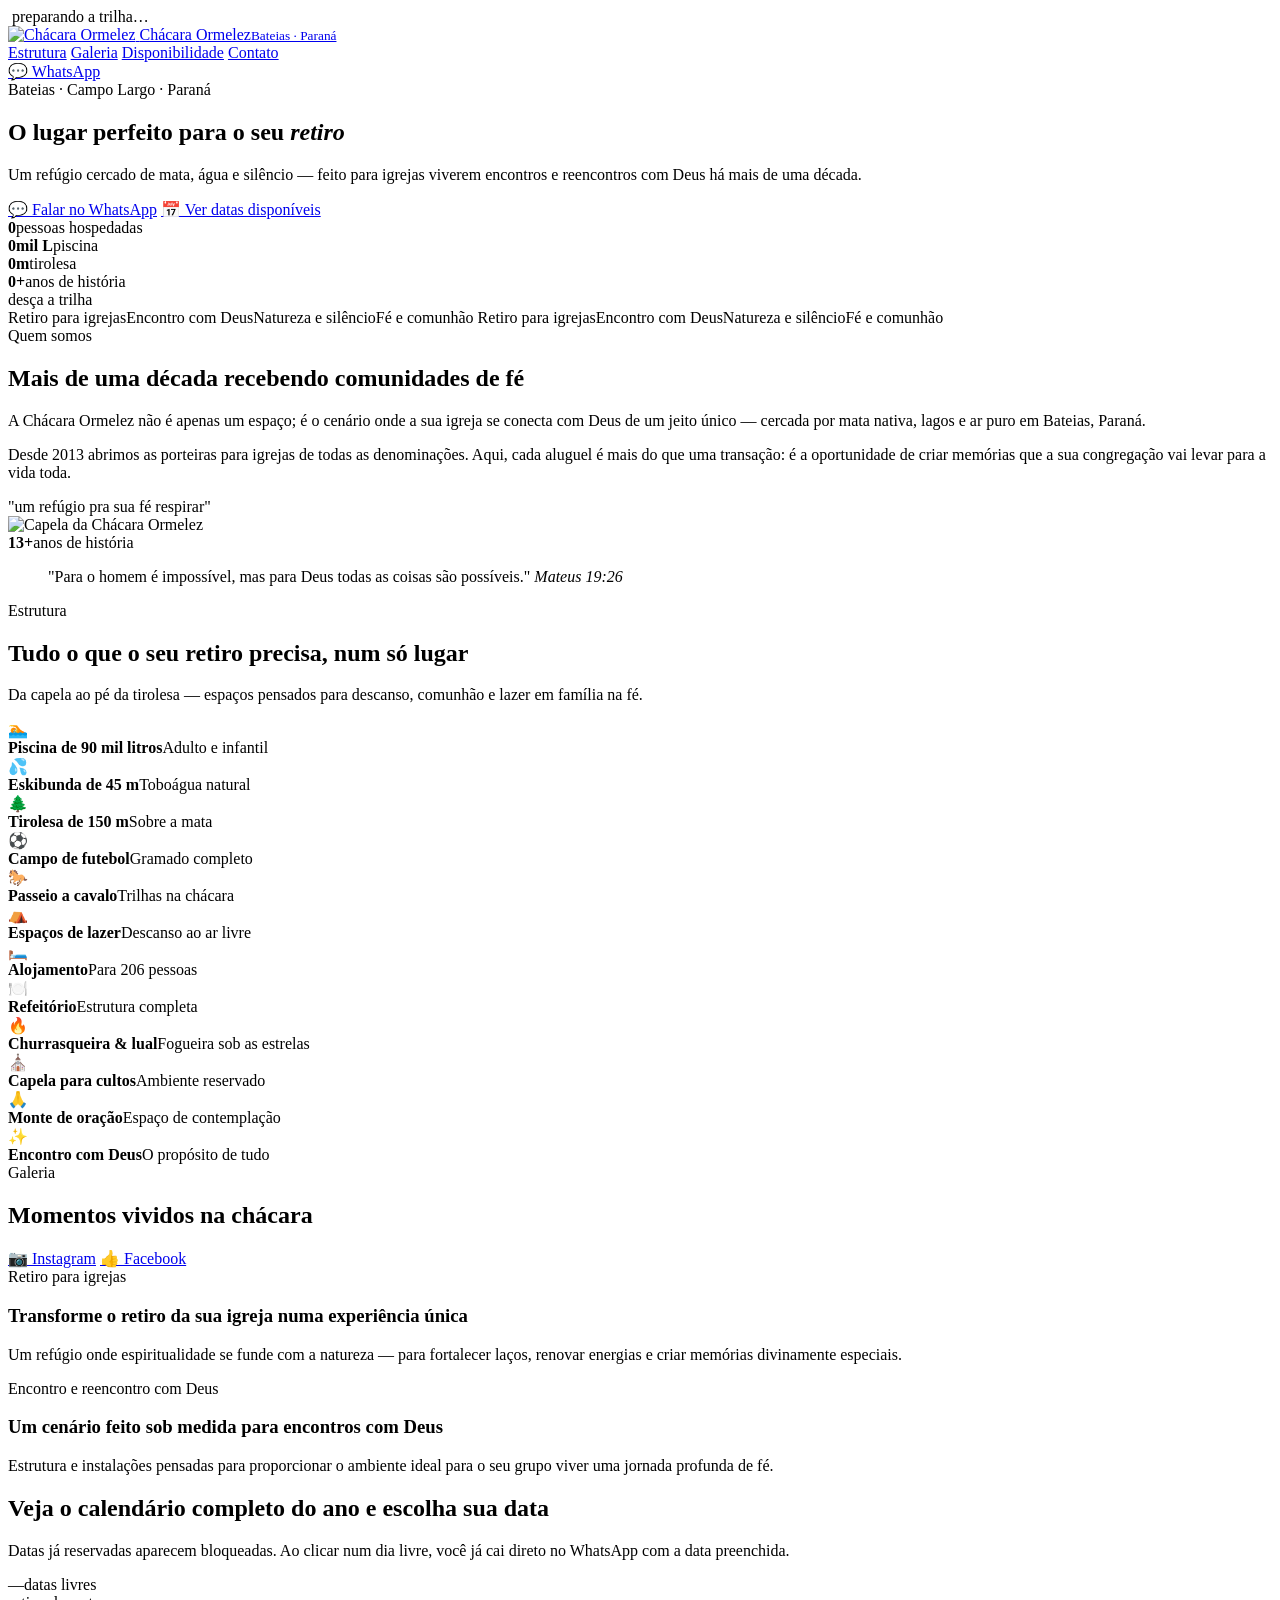
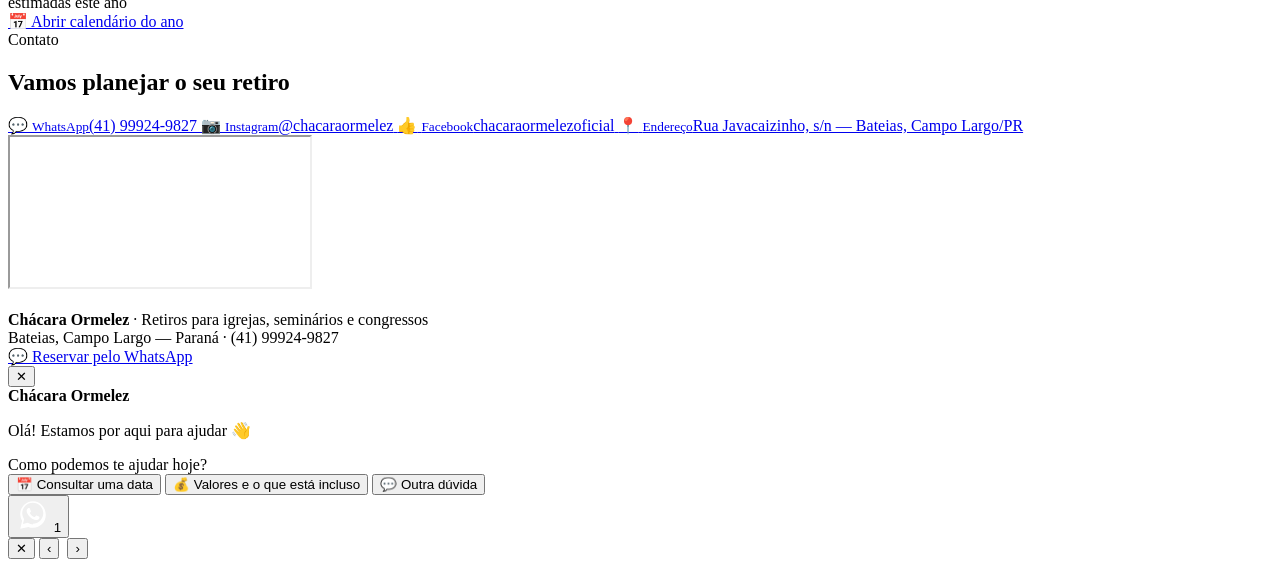
==== index.html @ b439c612 "add index.html" ====
<!DOCTYPE html>
<html lang="pt-BR">
<head>
<meta charset="UTF-8">
<meta name="viewport" content="width=device-width, initial-scale=1, viewport-fit=cover">
<title>Chácara Ormelez — O lugar perfeito para o seu Retiro</title>
<meta name="description" content="Chácara Ormelez, em Bateias, Paraná: piscinas, capela, tirolesa e alojamento para 206 pessoas. Reserve a data do retiro da sua igreja em poucos cliques.">
<meta name="theme-color" content="#0B1B12">
<link rel="icon" href="img/logo.png">

<meta property="og:title" content="Chácara Ormelez — O lugar perfeito para o seu retiro">
<meta property="og:description" content="Retiros para igrejas em Bateias, Paraná. Piscinas, capela, tirolesa, alojamento para 206 pessoas.">
<meta property="og:image" content="img/capela-predio.jpg">
<meta property="og:type" content="website">

<link rel="preconnect" href="https://fonts.googleapis.com">
<link rel="preconnect" href="https://fonts.gstatic.com" crossorigin>
<link href="https://fonts.googleapis.com/css2?family=Fraunces:ital,opsz,wght@0,9..144,400;0,9..144,500;0,9..144,600;0,9..144,700;1,9..144,500&family=Manrope:wght@400;500;600;700;800&family=Caveat:wght@600;700&display=swap" rel="stylesheet">

<link rel="stylesheet" href="style.css">
<script src="https://cdn.jsdelivr.net/npm/@supabase/supabase-js@2"></script>
</head>
<body>

<div id="preloader">
  <img class="ferradura" src="img/logo.png" alt="">
  <span>preparando a trilha…</span>
</div>

<div id="progresso-estrada"></div>

<!-- ============================================================
     NAVEGAÇÃO
============================================================ -->
<header class="topbar" id="topbar">
  <a href="#hero" class="brand">
    <img src="img/logo.png" alt="Chácara Ormelez">
    <span class="brand-txt">Chácara Ormelez<small>Bateias · Paraná</small></span>
  </a>
  <nav class="nav-links">
    <a class="estrada-underline" href="#estrutura">Estrutura</a>
    <a class="estrada-underline" href="#galeria">Galeria</a>
    <a class="estrada-underline" href="calendario.html">Disponibilidade</a>
    <a class="estrada-underline" href="#contato">Contato</a>
  </nav>
  <a class="btn btn-whats" data-magnetico data-whats-generico href="#" target="_blank" rel="noopener">💬 WhatsApp</a>
</header>

<!-- ============================================================
     HERO
============================================================ -->
<section class="hero" id="hero">
  <div class="hero-bg" id="hero-bg"></div>
  <div class="hero-particles" id="hero-particulas"></div>

  <div class="hero-inner">
    <div class="hero-badge"><span class="pulso"></span> Bateias · Campo Largo · Paraná</div>
    <h1>
      <span class="linha"><span style="animation-delay:.05s">O lugar perfeito</span></span>
      <span class="linha"><span style="animation-delay:.16s">para o seu <em>retiro</em></span></span>
    </h1>
    <p class="lead">Um refúgio cercado de mata, água e silêncio — feito para igrejas viverem encontros e reencontros com Deus há mais de uma década.</p>
    <div class="hero-ctas">
      <a class="btn btn-whats" data-magnetico data-whats-generico href="#" target="_blank" rel="noopener">💬 Falar no WhatsApp</a>
      <a class="btn btn-outline" data-magnetico href="calendario.html">📅 Ver datas disponíveis</a>
    </div>
    <div class="hero-meta">
      <div><strong><span data-contador="206">0</span></strong><span>pessoas hospedadas</span></div>
      <div><strong><span data-contador="90">0</span>mil L</strong><span>piscina</span></div>
      <div><strong><span data-contador="150">0</span>m</strong><span>tirolesa</span></div>
      <div><strong><span data-contador="13">0</span>+</strong><span>anos de história</span></div>
    </div>
  </div>

  <div class="scroll-cue"><span>desça a trilha</span><div class="trilho"></div></div>
</section>

<!-- ============================================================
     FAIXA TRACEJADA
============================================================ -->
<div class="marquee">
  <div class="marquee-track">
    <span>Retiro para igrejas</span><span>Encontro com Deus</span><span>Natureza e silêncio</span><span>Fé e comunhão</span>
    <span>Retiro para igrejas</span><span>Encontro com Deus</span><span>Natureza e silêncio</span><span>Fé e comunhão</span>
  </div>
</div>

<!-- ============================================================
     QUEM SOMOS
============================================================ -->
<section class="quem" id="quem-somos">
  <div class="wrap quem-grid">
    <div class="reveal">
      <div class="eyebrow">Quem somos</div>
      <h2>Mais de uma década recebendo comunidades de fé</h2>
      <p>A Chácara Ormelez não é apenas um espaço; é o cenário onde a sua igreja se conecta com Deus de um jeito único — cercada por mata nativa, lagos e ar puro em Bateias, Paraná.</p>
      <p>Desde 2013 abrimos as porteiras para igrejas de todas as denominações. Aqui, cada aluguel é mais do que uma transação: é a oportunidade de criar memórias que a sua congregação vai levar para a vida toda.</p>
      <span class="quem-tag">"um refúgio pra sua fé respirar"</span>
    </div>
    <div class="reveal" style="position:relative;">
      <div class="foto-moldura">
        <img src="img/capela-predio.jpg" alt="Capela da Chácara Ormelez">
      </div>
      <div class="selo-anos"><strong>13+</strong><span>anos de história</span></div>
    </div>
  </div>
</section>

<!-- ============================================================
     FAIXA CITAÇÃO — foto full-bleed com paralaxe
============================================================ -->
<div class="faixa-cita" style="background-image:url('img/refeitorio-externo.jpg')">
  <blockquote class="reveal">
    "Para o homem é impossível, mas para Deus todas as coisas são possíveis."
    <cite>Mateus 19:26</cite>
  </blockquote>
</div>

<!-- ============================================================
     ESTRUTURA
============================================================ -->
<section class="estrutura" id="estrutura">
  <div class="wrap">
    <div class="eyebrow reveal">Estrutura</div>
    <h2 class="reveal">Tudo o que o seu retiro precisa, num só lugar</h2>
    <p class="sub reveal">Da capela ao pé da tirolesa — espaços pensados para descanso, comunhão e lazer em família na fé.</p>

    <div class="amenities reveal-stagger">
      <div class="amenity"><span class="ico">🏊</span><div><strong>Piscina de 90 mil litros</strong><span>Adulto e infantil</span></div></div>
      <div class="amenity"><span class="ico">💦</span><div><strong>Eskibunda de 45 m</strong><span>Toboágua natural</span></div></div>
      <div class="amenity"><span class="ico">🌲</span><div><strong>Tirolesa de 150 m</strong><span>Sobre a mata</span></div></div>
      <div class="amenity"><span class="ico">⚽</span><div><strong>Campo de futebol</strong><span>Gramado completo</span></div></div>
      <div class="amenity"><span class="ico">🐎</span><div><strong>Passeio a cavalo</strong><span>Trilhas na chácara</span></div></div>
      <div class="amenity"><span class="ico">⛺</span><div><strong>Espaços de lazer</strong><span>Descanso ao ar livre</span></div></div>
      <div class="amenity"><span class="ico">🛏️</span><div><strong>Alojamento</strong><span>Para 206 pessoas</span></div></div>
      <div class="amenity"><span class="ico">🍽️</span><div><strong>Refeitório</strong><span>Estrutura completa</span></div></div>
      <div class="amenity"><span class="ico">🔥</span><div><strong>Churrasqueira &amp; lual</strong><span>Fogueira sob as estrelas</span></div></div>
      <div class="amenity"><span class="ico">⛪</span><div><strong>Capela para cultos</strong><span>Ambiente reservado</span></div></div>
      <div class="amenity"><span class="ico">🙏</span><div><strong>Monte de oração</strong><span>Espaço de contemplação</span></div></div>
      <div class="amenity"><span class="ico">✨</span><div><strong>Encontro com Deus</strong><span>O propósito de tudo</span></div></div>
    </div>
  </div>
</section>

<!-- ============================================================
     GALERIA
============================================================ -->
<section class="galeria" id="galeria">
  <div class="wrap">
    <div class="galeria-head">
      <div>
        <div class="eyebrow reveal">Galeria</div>
        <h2 class="reveal">Momentos vividos na chácara</h2>
      </div>
      <div class="social-row reveal">
        <a class="social-chip" href="https://www.instagram.com/chacaraormelez/" target="_blank" rel="noopener">📷 Instagram</a>
        <a class="social-chip" href="https://www.facebook.com/chacaraormelezoficial/" target="_blank" rel="noopener">👍 Facebook</a>
      </div>
    </div>
    <div class="grid-galeria" id="grid-galeria"></div>
  </div>
</section>

<!-- ============================================================
     PROPÓSITO
============================================================ -->
<section class="proposito">
  <div class="wrap prop-grid">
    <div class="prop-card c1 reveal">
      <div class="eyebrow">Retiro para igrejas</div>
      <h3>Transforme o retiro da sua igreja numa experiência única</h3>
      <p>Um refúgio onde espiritualidade se funde com a natureza — para fortalecer laços, renovar energias e criar memórias divinamente especiais.</p>
    </div>
    <div class="prop-card c2 reveal">
      <div class="eyebrow">Encontro e reencontro com Deus</div>
      <h3>Um cenário feito sob medida para encontros com Deus</h3>
      <p>Estrutura e instalações pensadas para proporcionar o ambiente ideal para o seu grupo viver uma jornada profunda de fé.</p>
    </div>
  </div>
</section>

<!-- ============================================================
     CTA CALENDÁRIO
============================================================ -->
<section class="cta-calendario">
  <div class="wrap">
    <div class="cta-box reveal">
      <div>
        <h2>Veja o calendário completo do ano e escolha sua data</h2>
        <p>Datas já reservadas aparecem bloqueadas. Ao clicar num dia livre, você já cai direto no WhatsApp com a data preenchida.</p>
      </div>
      <div>
        <div class="cta-stat"><span id="stat-datas-livres">—</span><span>datas livres<br>estimadas este ano</span></div>
        <a class="btn btn-ambar" data-magnetico href="calendario.html" style="margin-top:16px;">📅 Abrir calendário do ano</a>
      </div>
    </div>
  </div>
</section>

<!-- ============================================================
     CONTATO
============================================================ -->
<section class="contato" id="contato">
  <div class="wrap contato-grid">
    <div class="reveal">
      <div class="eyebrow">Contato</div>
      <h2>Vamos planejar o seu retiro</h2>
      <div class="contact-list">
        <a class="contact-item" data-whats-generico href="#" target="_blank" rel="noopener">
          <span class="ico">💬</span>
          <span><small>WhatsApp</small>(41) 99924-9827</span>
        </a>
        <a class="contact-item" href="https://www.instagram.com/chacaraormelez/" target="_blank" rel="noopener">
          <span class="ico">📷</span>
          <span><small>Instagram</small>@chacaraormelez</span>
        </a>
        <a class="contact-item" href="https://www.facebook.com/chacaraormelezoficial/" target="_blank" rel="noopener">
          <span class="ico">👍</span>
          <span><small>Facebook</small>chacaraormelezoficial</span>
        </a>
        <a class="contact-item" href="https://www.google.com/maps?q=Rua+Javacaizinho+Bateias+Campo+Largo+PR" target="_blank" rel="noopener">
          <span class="ico">📍</span>
          <span><small>Endereço</small>Rua Javacaizinho, s/n — Bateias, Campo Largo/PR</span>
        </a>
      </div>
    </div>
    <div class="map-frame reveal">
      <iframe loading="lazy" referrerpolicy="no-referrer-when-downgrade"
        src="https://www.google.com/maps?q=Rua+Javacaizinho+Bateias+Campo+Largo+PR&output=embed">
      </iframe>
    </div>
  </div>
</section>

<footer>
  <div class="wrap">
    <div class="brand"><img src="img/logo.png" alt="" style="height:30px; filter:brightness(0) invert(1); margin:0 auto 14px;"></div>
    <strong>Chácara Ormelez</strong> · Retiros para igrejas, seminários e congressos<br>
    Bateias, Campo Largo — Paraná · (41) 99924-9827
  </div>
</footer>

<!-- barra fixa no celular -->
<div class="mobile-bar">
  <a class="btn btn-whats" data-whats-generico href="#" target="_blank" rel="noopener">💬 Reservar pelo WhatsApp</a>
</div>

<!-- widget flutuante (desktop) -->
<div class="wa-widget">
  <div class="wa-card" id="wa-card">
    <div class="wa-card-head">
      <button class="wa-card-close" id="wa-card-close" aria-label="Fechar">✕</button>
      <img src="img/logo.png" alt="">
      <div><strong>Chácara Ormelez</strong><p>Olá! Estamos por aqui para ajudar 👋</p></div>
    </div>
    <div class="wa-card-body">
      <div class="wa-msg">Como podemos te ajudar hoje?</div>
      <button class="wa-quick" data-msg="Olá! 🐴 Gostaria de saber se uma data está disponível para o retiro da minha igreja.">📅 Consultar uma data</button>
      <button class="wa-quick" data-msg="Olá! 🐴 Gostaria de saber mais sobre valores e o que está incluso.">💰 Valores e o que está incluso</button>
      <button class="wa-quick" data-msg="Olá! 🐴 Vim pelo site e queria tirar algumas dúvidas sobre a Chácara Ormelez.">💬 Outra dúvida</button>
    </div>
  </div>
  <button class="wa-bolha" id="wa-bolha" aria-label="Abrir WhatsApp">
    <svg viewBox="0 0 32 32" width="34" height="34" fill="#fff"><path d="M16.02 3C9.4 3 4 8.4 4 15.02c0 2.36.66 4.56 1.8 6.44L4 29l7.7-1.76a11.98 11.98 0 0 0 4.32.8c6.62 0 12.02-5.4 12.02-12.02C28.04 8.4 22.64 3 16.02 3zm0 21.86c-1.63 0-3.2-.44-4.58-1.27l-.33-.2-4.57 1.04 1.06-4.46-.22-.34a9.83 9.83 0 0 1-1.5-5.21c0-5.45 4.44-9.89 9.9-9.89 5.45 0 9.89 4.44 9.89 9.9 0 5.45-4.44 9.89-9.9 9.89zm5.44-7.4c-.3-.15-1.76-.87-2.04-.97-.27-.1-.47-.15-.67.15-.2.3-.77.97-.94 1.17-.17.2-.35.22-.65.07-.3-.15-1.24-.46-2.37-1.47-.87-.78-1.47-1.74-1.64-2.04-.17-.3-.02-.46.13-.6.13-.13.3-.35.45-.52.15-.17.2-.3.3-.5.1-.2.05-.37-.03-.52-.07-.15-.67-1.62-.92-2.22-.24-.58-.49-.5-.67-.51h-.57c-.2 0-.52.07-.79.37-.27.3-1.04 1.02-1.04 2.48s1.07 2.87 1.22 3.07c.15.2 2.1 3.2 5.08 4.49.71.31 1.26.49 1.7.63.71.22 1.36.19 1.87.12.57-.09 1.76-.72 2.01-1.41.25-.7.25-1.29.17-1.41-.07-.13-.27-.2-.57-.35z"/></svg>
    <span class="wa-badge">1</span>
  </button>
</div>

<!-- lightbox -->
<div class="lightbox" id="lightbox">
  <button class="lightbox-close" id="lightbox-close" aria-label="Fechar">✕</button>
  <button class="lightbox-nav lightbox-prev" id="lightbox-prev" aria-label="Anterior">‹</button>
  <img id="lightbox-img" src="" alt="">
  <button class="lightbox-nav lightbox-next" id="lightbox-next" aria-label="Próxima">›</button>
</div>

<script src="config.js"></script>
<script src="app.js"></script>
<script src="home.js"></script>
</body>
</html>
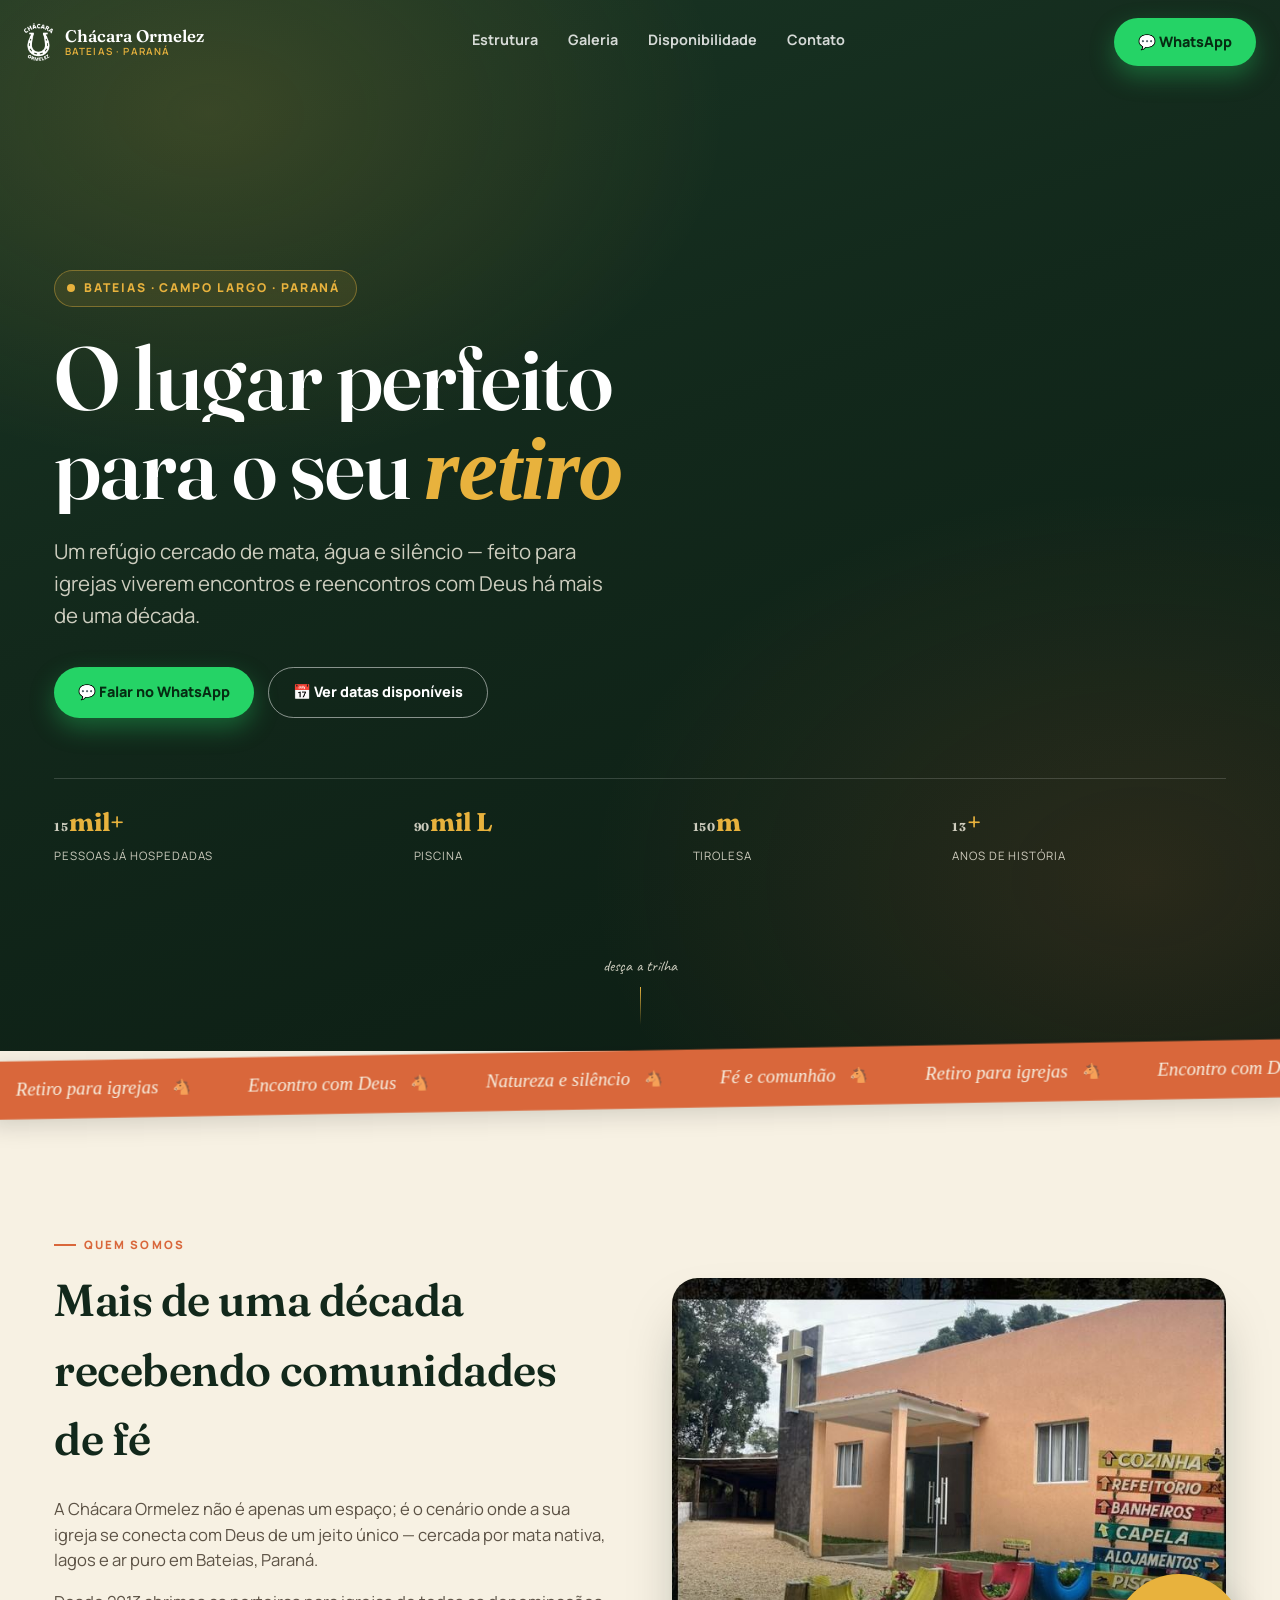
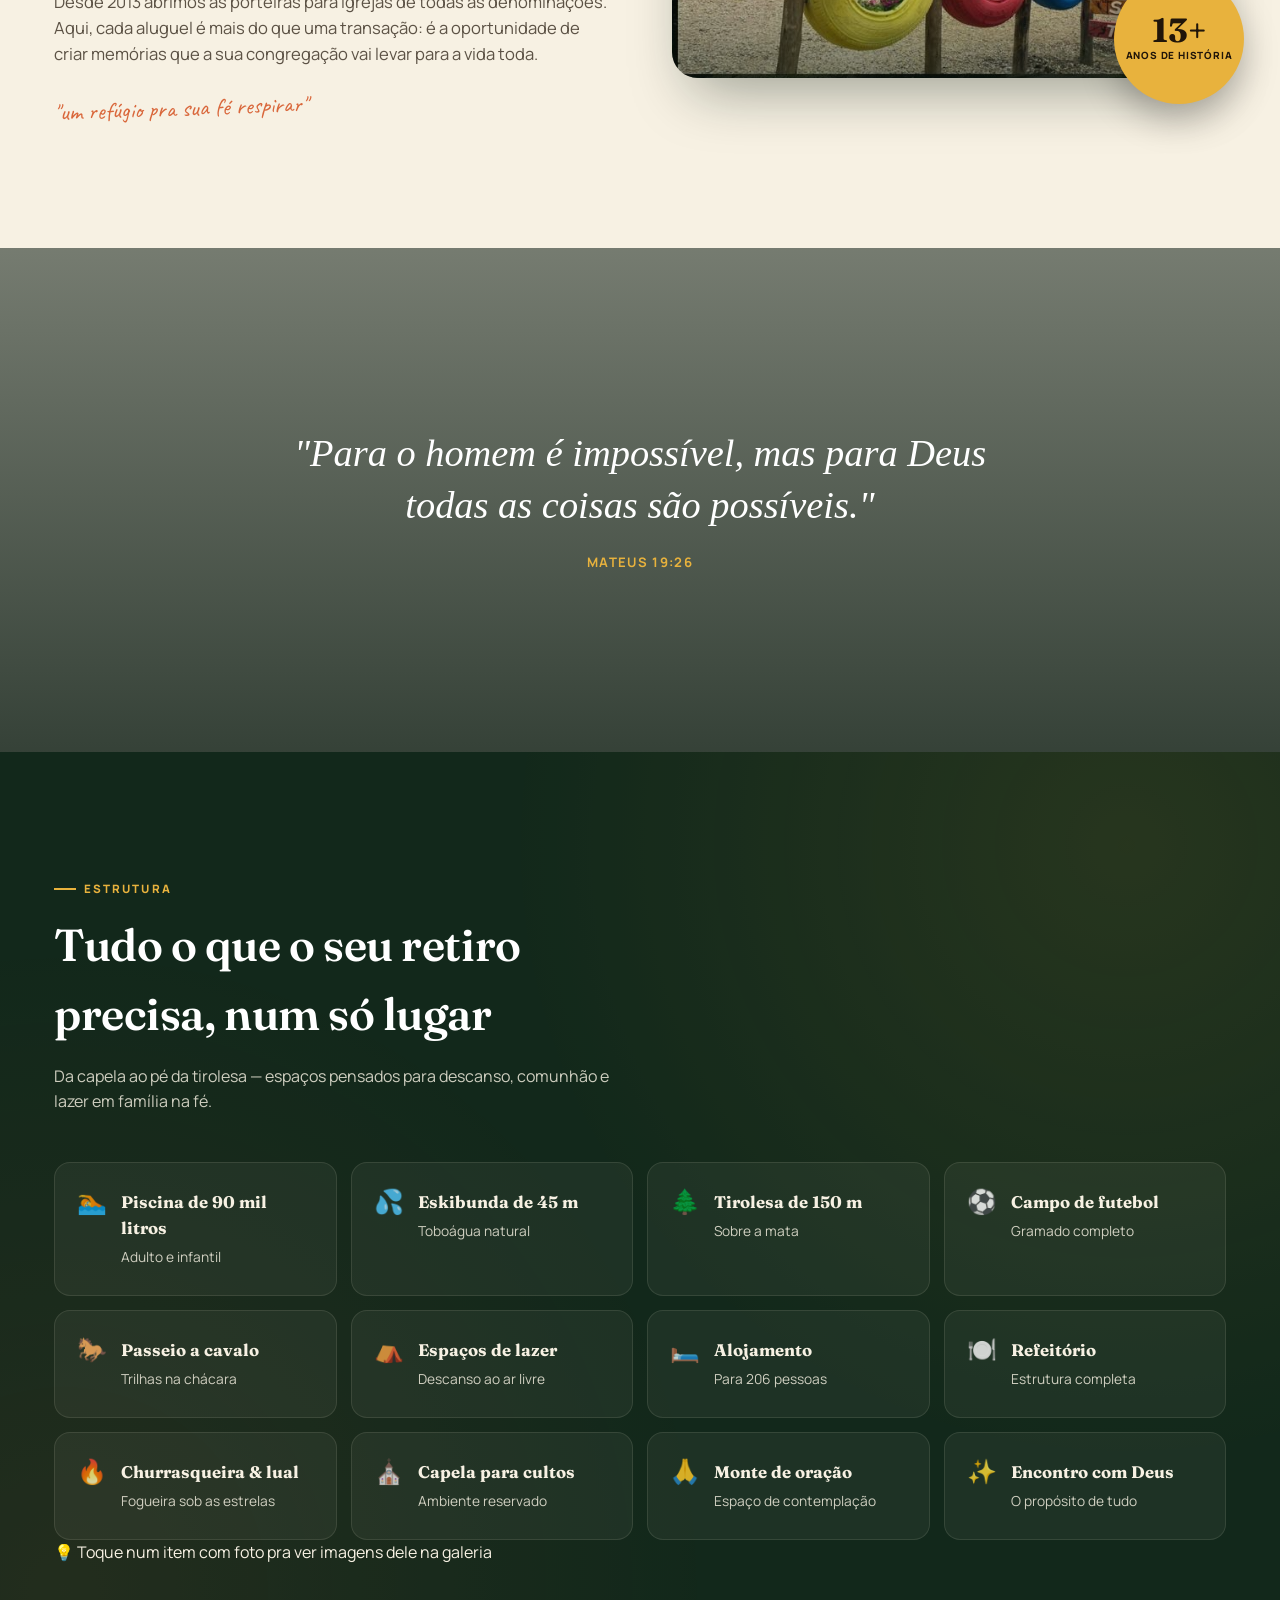
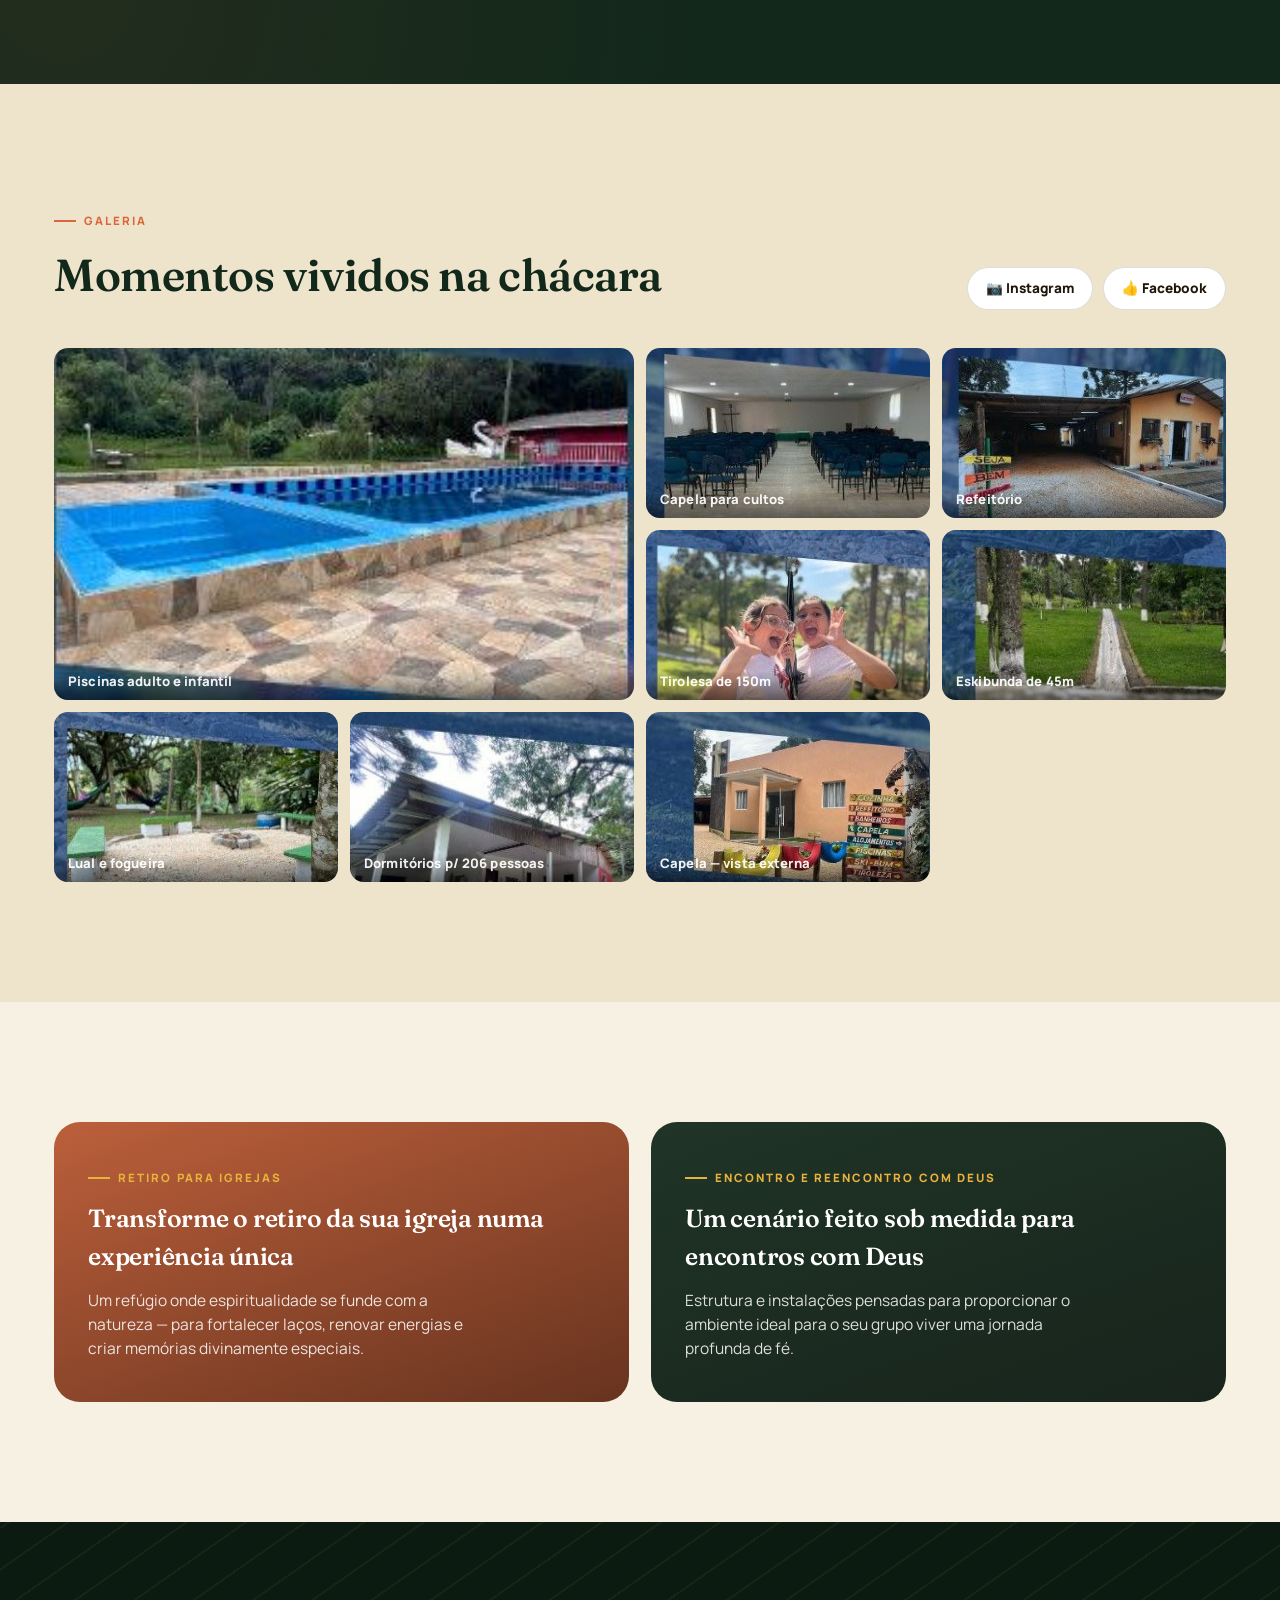
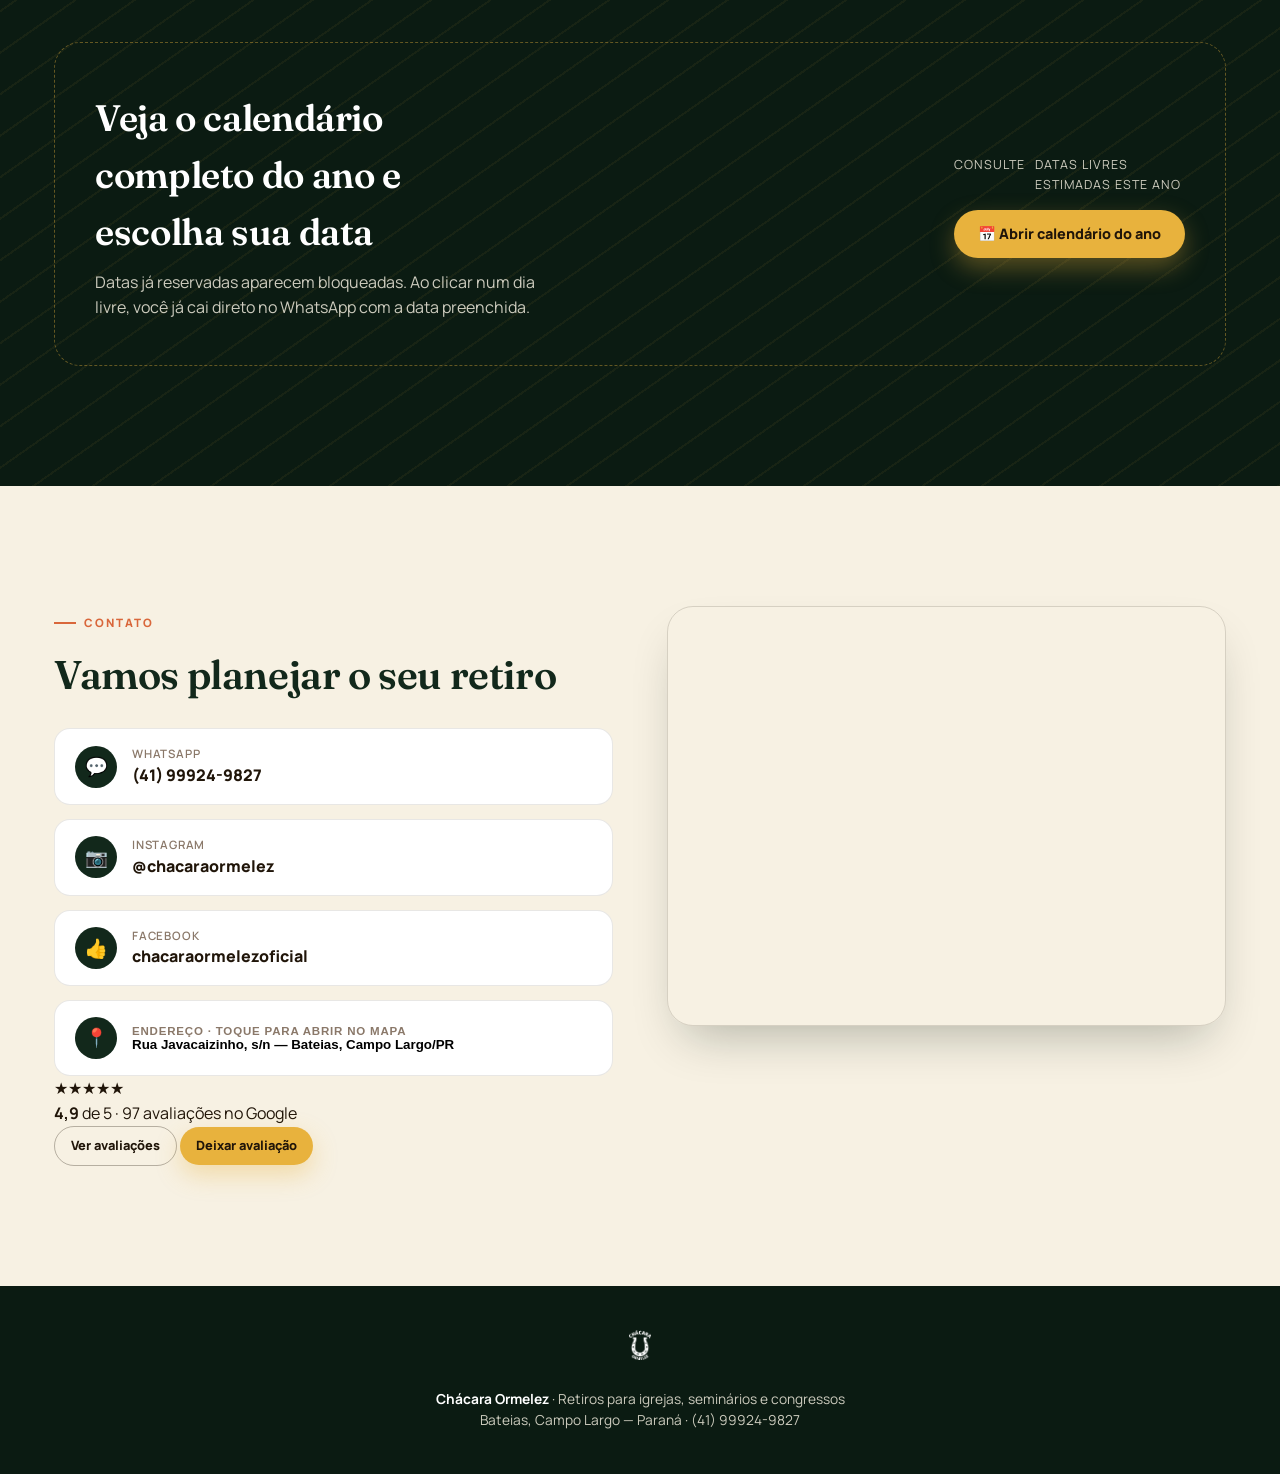
==== commit d1bba7f6: "update index.html" ====
--- a/index.html
+++ b/index.html
@@ -43,7 +43,7 @@
     <a class="estrada-underline" href="calendario.html">Disponibilidade</a>
     <a class="estrada-underline" href="#contato">Contato</a>
   </nav>
-  <a class="btn btn-whats" data-magnetico data-whats-generico href="#" target="_blank" rel="noopener">💬 WhatsApp</a>
+  <a class="btn btn-whats" data-magnetico data-whats-generico data-abrir-wa href="#" target="_blank" rel="noopener">💬 WhatsApp</a>
 </header>
 
 <!-- ============================================================
@@ -61,11 +61,11 @@
     </h1>
     <p class="lead">Um refúgio cercado de mata, água e silêncio — feito para igrejas viverem encontros e reencontros com Deus há mais de uma década.</p>
     <div class="hero-ctas">
-      <a class="btn btn-whats" data-magnetico data-whats-generico href="#" target="_blank" rel="noopener">💬 Falar no WhatsApp</a>
+      <a class="btn btn-whats" data-magnetico data-whats-generico data-abrir-wa href="#" target="_blank" rel="noopener">💬 Falar no WhatsApp</a>
       <a class="btn btn-outline" data-magnetico href="calendario.html">📅 Ver datas disponíveis</a>
     </div>
     <div class="hero-meta">
-      <div><strong><span data-contador="206">0</span></strong><span>pessoas hospedadas</span></div>
+      <div><strong><span data-contador="15">0</span>mil+</strong><span>pessoas já hospedadas</span></div>
       <div><strong><span data-contador="90">0</span>mil L</strong><span>piscina</span></div>
       <div><strong><span data-contador="150">0</span>m</strong><span>tirolesa</span></div>
       <div><strong><span data-contador="13">0</span>+</strong><span>anos de história</span></div>
@@ -126,19 +126,20 @@
     <p class="sub reveal">Da capela ao pé da tirolesa — espaços pensados para descanso, comunhão e lazer em família na fé.</p>
 
     <div class="amenities reveal-stagger">
-      <div class="amenity"><span class="ico">🏊</span><div><strong>Piscina de 90 mil litros</strong><span>Adulto e infantil</span></div></div>
-      <div class="amenity"><span class="ico">💦</span><div><strong>Eskibunda de 45 m</strong><span>Toboágua natural</span></div></div>
-      <div class="amenity"><span class="ico">🌲</span><div><strong>Tirolesa de 150 m</strong><span>Sobre a mata</span></div></div>
+      <div class="amenity" data-categoria="piscina"><span class="ico">🏊</span><div><strong>Piscina de 90 mil litros</strong><span>Adulto e infantil</span></div></div>
+      <div class="amenity" data-categoria="skibunda"><span class="ico">💦</span><div><strong>Eskibunda de 45 m</strong><span>Toboágua natural</span></div></div>
+      <div class="amenity" data-categoria="tirolesa"><span class="ico">🌲</span><div><strong>Tirolesa de 150 m</strong><span>Sobre a mata</span></div></div>
       <div class="amenity"><span class="ico">⚽</span><div><strong>Campo de futebol</strong><span>Gramado completo</span></div></div>
       <div class="amenity"><span class="ico">🐎</span><div><strong>Passeio a cavalo</strong><span>Trilhas na chácara</span></div></div>
-      <div class="amenity"><span class="ico">⛺</span><div><strong>Espaços de lazer</strong><span>Descanso ao ar livre</span></div></div>
-      <div class="amenity"><span class="ico">🛏️</span><div><strong>Alojamento</strong><span>Para 206 pessoas</span></div></div>
-      <div class="amenity"><span class="ico">🍽️</span><div><strong>Refeitório</strong><span>Estrutura completa</span></div></div>
-      <div class="amenity"><span class="ico">🔥</span><div><strong>Churrasqueira &amp; lual</strong><span>Fogueira sob as estrelas</span></div></div>
-      <div class="amenity"><span class="ico">⛪</span><div><strong>Capela para cultos</strong><span>Ambiente reservado</span></div></div>
+      <div class="amenity" data-categoria="lual"><span class="ico">⛺</span><div><strong>Espaços de lazer</strong><span>Descanso ao ar livre</span></div></div>
+      <div class="amenity" data-categoria="dormitorios"><span class="ico">🛏️</span><div><strong>Alojamento</strong><span>Para 206 pessoas</span></div></div>
+      <div class="amenity" data-categoria="refeitorio"><span class="ico">🍽️</span><div><strong>Refeitório</strong><span>Estrutura completa</span></div></div>
+      <div class="amenity" data-categoria="lual"><span class="ico">🔥</span><div><strong>Churrasqueira &amp; lual</strong><span>Fogueira sob as estrelas</span></div></div>
+      <div class="amenity" data-categoria="capela"><span class="ico">⛪</span><div><strong>Capela para cultos</strong><span>Ambiente reservado</span></div></div>
       <div class="amenity"><span class="ico">🙏</span><div><strong>Monte de oração</strong><span>Espaço de contemplação</span></div></div>
       <div class="amenity"><span class="ico">✨</span><div><strong>Encontro com Deus</strong><span>O propósito de tudo</span></div></div>
     </div>
+    <p class="amenity-hint reveal">💡 Toque num item com foto pra ver imagens dele na galeria</p>
   </div>
 </section>
 
@@ -157,6 +158,7 @@
         <a class="social-chip" href="https://www.facebook.com/chacaraormelezoficial/" target="_blank" rel="noopener">👍 Facebook</a>
       </div>
     </div>
+    <div class="filtro-chips reveal" id="filtro-chips"></div>
     <div class="grid-galeria" id="grid-galeria"></div>
   </div>
 </section>
@@ -206,7 +208,7 @@
       <div class="eyebrow">Contato</div>
       <h2>Vamos planejar o seu retiro</h2>
       <div class="contact-list">
-        <a class="contact-item" data-whats-generico href="#" target="_blank" rel="noopener">
+        <a class="contact-item" data-whats-generico data-abrir-wa href="#" target="_blank" rel="noopener">
           <span class="ico">💬</span>
           <span><small>WhatsApp</small>(41) 99924-9827</span>
         </a>
@@ -218,10 +220,19 @@
           <span class="ico">👍</span>
           <span><small>Facebook</small>chacaraormelezoficial</span>
         </a>
-        <a class="contact-item" href="https://www.google.com/maps?q=Rua+Javacaizinho+Bateias+Campo+Largo+PR" target="_blank" rel="noopener">
+        <button class="contact-item" id="abrir-endereco" style="width:100%; text-align:left; cursor:pointer;">
           <span class="ico">📍</span>
-          <span><small>Endereço</small>Rua Javacaizinho, s/n — Bateias, Campo Largo/PR</span>
-        </a>
+          <span><small>Endereço · toque para abrir no mapa</small>Rua Javacaizinho, s/n — Bateias, Campo Largo/PR</span>
+        </button>
+      </div>
+
+      <div class="avaliacoes reveal">
+        <div class="avaliacoes-estrelas">★★★★★</div>
+        <div class="avaliacoes-texto"><strong>4,9</strong> de 5 · 97 avaliações no Google</div>
+        <div class="avaliacoes-ctas">
+          <a class="btn btn-sm btn-outline-dark" href="https://search.google.com/local/reviews?placeid=ChIJvZ0UCRoj3ZQR-NEiVcb84Mk" target="_blank" rel="noopener">Ver avaliações</a>
+          <a class="btn btn-sm btn-ambar" href="https://search.google.com/local/writereview?placeid=ChIJvZ0UCRoj3ZQR-NEiVcb84Mk" target="_blank" rel="noopener">Deixar avaliação</a>
+        </div>
       </div>
     </div>
     <div class="map-frame reveal">
@@ -242,10 +253,10 @@
 
 <!-- barra fixa no celular -->
 <div class="mobile-bar">
-  <a class="btn btn-whats" data-whats-generico href="#" target="_blank" rel="noopener">💬 Reservar pelo WhatsApp</a>
-</div>
-
-<!-- widget flutuante (desktop) -->
+  <a class="btn btn-whats" data-whats-generico data-abrir-wa href="#" target="_blank" rel="noopener">💬 Reservar pelo WhatsApp</a>
+</div>
+
+<!-- widget flutuante: mini-chat de WhatsApp (aberto pelo botão do topo / barra do celular) -->
 <div class="wa-widget">
   <div class="wa-card" id="wa-card">
     <div class="wa-card-head">
@@ -253,17 +264,24 @@
       <img src="img/logo.png" alt="">
       <div><strong>Chácara Ormelez</strong><p>Olá! Estamos por aqui para ajudar 👋</p></div>
     </div>
-    <div class="wa-card-body">
-      <div class="wa-msg">Como podemos te ajudar hoje?</div>
-      <button class="wa-quick" data-msg="Olá! 🐴 Gostaria de saber se uma data está disponível para o retiro da minha igreja.">📅 Consultar uma data</button>
-      <button class="wa-quick" data-msg="Olá! 🐴 Gostaria de saber mais sobre valores e o que está incluso.">💰 Valores e o que está incluso</button>
-      <button class="wa-quick" data-msg="Olá! 🐴 Vim pelo site e queria tirar algumas dúvidas sobre a Chácara Ormelez.">💬 Outra dúvida</button>
-    </div>
-  </div>
-  <button class="wa-bolha" id="wa-bolha" aria-label="Abrir WhatsApp">
-    <svg viewBox="0 0 32 32" width="34" height="34" fill="#fff"><path d="M16.02 3C9.4 3 4 8.4 4 15.02c0 2.36.66 4.56 1.8 6.44L4 29l7.7-1.76a11.98 11.98 0 0 0 4.32.8c6.62 0 12.02-5.4 12.02-12.02C28.04 8.4 22.64 3 16.02 3zm0 21.86c-1.63 0-3.2-.44-4.58-1.27l-.33-.2-4.57 1.04 1.06-4.46-.22-.34a9.83 9.83 0 0 1-1.5-5.21c0-5.45 4.44-9.89 9.9-9.89 5.45 0 9.89 4.44 9.89 9.9 0 5.45-4.44 9.89-9.9 9.89zm5.44-7.4c-.3-.15-1.76-.87-2.04-.97-.27-.1-.47-.15-.67.15-.2.3-.77.97-.94 1.17-.17.2-.35.22-.65.07-.3-.15-1.24-.46-2.37-1.47-.87-.78-1.47-1.74-1.64-2.04-.17-.3-.02-.46.13-.6.13-.13.3-.35.45-.52.15-.17.2-.3.3-.5.1-.2.05-.37-.03-.52-.07-.15-.67-1.62-.92-2.22-.24-.58-.49-.5-.67-.51h-.57c-.2 0-.52.07-.79.37-.27.3-1.04 1.02-1.04 2.48s1.07 2.87 1.22 3.07c.15.2 2.1 3.2 5.08 4.49.71.31 1.26.49 1.7.63.71.22 1.36.19 1.87.12.57-.09 1.76-.72 2.01-1.41.25-.7.25-1.29.17-1.41-.07-.13-.27-.2-.57-.35z"/></svg>
-    <span class="wa-badge">1</span>
-  </button>
+    <div class="wa-card-body" id="wa-card-body">
+      <!-- preenchido dinamicamente pelo home.js (passo 1: assuntos / passo 2: detalhe) -->
+    </div>
+  </div>
+</div>
+
+<!-- escolha de mapa: Google Maps ou Waze -->
+<div class="modal-overlay" id="modal-endereco">
+  <div class="modal-card">
+    <div class="ico-ferradura">📍</div>
+    <h3>Como você quer chegar?</h3>
+    <p>Rua Javacaizinho, s/n — Bateias, Campo Largo/PR</p>
+    <div class="modal-actions">
+      <a class="btn btn-ambar" href="https://www.google.com/maps/search/?api=1&query=-25.3589025,-49.4972877" target="_blank" rel="noopener">🗺️ Abrir no Google Maps</a>
+      <a class="btn btn-outline-dark" style="background:#33ccff22; border-color:#33ccff88;" href="https://waze.com/ul?ll=-25.3589025,-49.4972877&navigate=yes" target="_blank" rel="noopener">🚗 Abrir no Waze</a>
+      <button class="btn btn-outline-dark" id="modal-endereco-fechar">Cancelar</button>
+    </div>
+  </div>
 </div>
 
 <!-- lightbox -->
--- a/style.css
+++ b/style.css
@@ -0,0 +1,607 @@
+/* ================================================================
+   CHÁCARA ORMELEZ — sistema de design
+   Paleta: noite de pinheiral, âmbar de fogueira, terracota de pôr-do-sol,
+   pergaminho. Motivo assinatura: a "estrada" tracejada dentro da
+   ferradura da logo — usada como trilha de progresso, sublinhado e
+   conector do calendário. Tipografia: Fraunces (display) + Manrope
+   (texto) + Caveat (anotações à mão, como as placas de madeira da
+   chácara).
+   ================================================================ */
+
+:root{
+  --noite:        #0B1B12;
+  --pinheiral:    #12281B;
+  --pinheiral-2:  #1B3826;
+  --ambar:        #E8B23D;
+  --ambar-forte:  #D99A1C;
+  --terracota:    #D9673B;
+  --pergaminho:   #F7F1E3;
+  --pergaminho-2: #EEE4CC;
+  --tinta:        #201509;
+  --tinta-suave:  rgba(32,21,9,.72);
+  --luz:          rgba(247,241,227,.82);
+
+  --serif: "Fraunces", "Iowan Old Style", serif;
+  --sans: "Manrope", -apple-system, BlinkMacSystemFont, "Segoe UI", sans-serif;
+  --mao: "Caveat", cursive;
+
+  --radius-lg: 26px;
+  --radius: 16px;
+  --radius-sm: 10px;
+  --maxw: 1220px;
+  --safe-bottom: env(safe-area-inset-bottom, 0px);
+  --ease: cubic-bezier(.16,.84,.44,1);
+}
+
+*{box-sizing:border-box; margin:0; padding:0;}
+html{scroll-behavior:smooth;}
+@media (prefers-reduced-motion: reduce){
+  html{scroll-behavior:auto;}
+  *{animation-duration:.01ms !important; animation-iteration-count:1 !important; transition-duration:.01ms !important;}
+}
+
+body{
+  font-family:var(--sans);
+  background:var(--pergaminho);
+  color:var(--tinta);
+  line-height:1.55;
+  -webkit-font-smoothing:antialiased;
+  overflow-x:hidden;
+}
+body.no-scroll{ overflow:hidden; }
+
+img{max-width:100%; display:block;}
+a{color:inherit; text-decoration:none;}
+h1,h2,h3{font-family:var(--serif); font-weight:600; letter-spacing:-.01em;}
+.wrap{max-width:var(--maxw); margin:0 auto; padding:0 24px;}
+@media (max-width:640px){ .wrap{ padding:0 18px; } }
+
+.eyebrow{
+  display:inline-flex; align-items:center; gap:8px;
+  font-family:var(--sans); font-weight:800; font-size:.72rem;
+  letter-spacing:.18em; text-transform:uppercase;
+}
+.eyebrow::before{ content:""; width:22px; height:2px; background:currentColor; display:inline-block; }
+
+section{ padding:min(11vw,120px) 0; position:relative; }
+@media (max-width:720px){ section{ padding:64px 0; } }
+
+:focus-visible{ outline:3px solid var(--ambar); outline-offset:3px; }
+
+::selection{ background:var(--ambar); color:var(--tinta); }
+
+/* ---------------------------------------------------------------
+   ESTRADA — o motivo assinatura: linha tracejada horizontal usada
+   como barra de progresso, sublinhado animado e conector do
+   calendário. Nasce do padrão de "trilha" dentro da ferradura da logo.
+--------------------------------------------------------------- */
+.estrada-underline{
+  position:relative; background-image:none;
+}
+.estrada-underline::after{
+  content:""; position:absolute; left:0; right:0; bottom:-6px; height:3px;
+  background-image:repeating-linear-gradient(90deg, currentColor 0 10px, transparent 10px 18px);
+  transform:scaleX(0); transform-origin:left; transition:transform .5s var(--ease);
+}
+.estrada-underline:hover::after,
+.estrada-underline:focus-visible::after{ transform:scaleX(1); }
+
+#progresso-estrada{
+  position:fixed; top:0; left:0; height:4px; width:100%; z-index:300;
+  background-image:repeating-linear-gradient(90deg, var(--ambar) 0 12px, transparent 12px 22px);
+  transform-origin:left; transform:scaleX(0);
+  pointer-events:none;
+}
+
+/* ---------------------------------------------------------------
+   PRELOADER
+--------------------------------------------------------------- */
+#preloader{
+  position:fixed; inset:0; z-index:1000; background:var(--noite);
+  display:flex; align-items:center; justify-content:center; flex-direction:column; gap:18px;
+  transition:opacity .6s var(--ease), visibility .6s var(--ease);
+}
+#preloader.hide{ opacity:0; visibility:hidden; pointer-events:none; }
+#preloader .ferradura{
+  width:64px; height:64px; animation:girar-ferradura 1.1s linear infinite;
+  filter:drop-shadow(0 0 16px rgba(232,178,61,.5));
+}
+@keyframes girar-ferradura{ to{ transform:rotate(360deg); } }
+#preloader span{ font-family:var(--mao); font-size:1.4rem; color:var(--ambar); letter-spacing:.02em; }
+
+/* ---------------------------------------------------------------
+   CURSOR PERSONALIZADO (somente desktop com mouse)
+--------------------------------------------------------------- */
+.cursor-glow{
+  position:fixed; width:26px; height:26px; border-radius:50%;
+  border:1.5px solid var(--ambar); pointer-events:none; z-index:400;
+  transform:translate(-50%,-50%); transition:width .25s var(--ease), height .25s var(--ease), opacity .25s;
+  mix-blend-mode:difference; opacity:0;
+}
+.cursor-glow.active{ opacity:1; }
+.cursor-glow.big{ width:56px; height:56px; background:rgba(232,178,61,.15); }
+
+/* ---------------------------------------------------------------
+   TOPO / NAVEGAÇÃO
+--------------------------------------------------------------- */
+.topbar{
+  position:fixed; top:0; left:0; right:0; z-index:100;
+  display:flex; align-items:center; justify-content:space-between;
+  padding:18px 24px; transition:background .35s ease, padding .35s ease, box-shadow .35s ease;
+}
+.topbar.scrolled{
+  background:rgba(11,27,18,.86); backdrop-filter:blur(14px); -webkit-backdrop-filter:blur(14px);
+  padding:12px 24px; box-shadow:0 10px 30px rgba(0,0,0,.25);
+}
+.brand{ display:flex; align-items:center; gap:12px; }
+.brand img{ height:38px; width:auto; filter:brightness(0) invert(1); transition:height .3s ease; }
+.topbar.scrolled .brand img{ height:32px; }
+.brand-txt{ font-family:var(--serif); font-weight:600; color:#fff; font-size:1.05rem; line-height:1.1; }
+.brand-txt small{ display:block; font-family:var(--sans); font-weight:600; font-size:.62rem; letter-spacing:.12em; color:var(--ambar); text-transform:uppercase; }
+
+.nav-links{ display:none; gap:30px; font-weight:700; font-size:.9rem; color:#fff; }
+@media (min-width:920px){ .nav-links{ display:flex; align-items:center; } }
+.nav-links a{ opacity:.82; padding-bottom:4px; }
+.nav-links a:hover{ opacity:1; }
+
+.btn{
+  display:inline-flex; align-items:center; gap:9px; position:relative;
+  font-family:var(--sans); font-weight:800; font-size:.9rem;
+  padding:13px 24px; border-radius:100px; border:none; cursor:pointer;
+  text-decoration:none; transition:transform .2s var(--ease), box-shadow .2s var(--ease), background .2s ease;
+  white-space:nowrap;
+}
+.btn:active{ transform:scale(.95); }
+.btn-whats{ background:#25D366; color:#062b12; box-shadow:0 10px 24px rgba(37,211,102,.35); }
+.btn-whats:hover{ box-shadow:0 14px 30px rgba(37,211,102,.5); transform:translateY(-2px); }
+.btn-ambar{ background:var(--ambar); color:var(--tinta); box-shadow:0 10px 24px rgba(232,178,61,.35); }
+.btn-ambar:hover{ box-shadow:0 14px 30px rgba(232,178,61,.5); transform:translateY(-2px); }
+.btn-outline{ background:transparent; color:#fff; border:1.5px solid rgba(255,255,255,.5); }
+.btn-outline:hover{ background:rgba(255,255,255,.12); }
+.btn-outline-dark{ background:transparent; color:var(--tinta); border:1.5px solid rgba(32,21,9,.3); }
+.btn-outline-dark:hover{ background:rgba(32,21,9,.06); }
+.btn-sm{ padding:9px 16px; font-size:.8rem; }
+
+/* ---------------------------------------------------------------
+   MARQUEE / FAIXA TRACEJADA
+--------------------------------------------------------------- */
+.marquee{
+  background:var(--terracota); color:var(--pergaminho); overflow:hidden;
+  padding:14px 0; transform:rotate(-1deg) scale(1.02); position:relative; z-index:5;
+  box-shadow:0 6px 24px rgba(0,0,0,.15);
+}
+.marquee-track{ display:flex; width:max-content; animation:marquee-scroll 32s linear infinite; }
+.marquee:hover .marquee-track{ animation-play-state:paused; }
+.marquee span{
+  font-family:var(--serif); font-style:italic; font-weight:500; font-size:1.15rem;
+  padding:0 28px; white-space:nowrap; display:flex; align-items:center; gap:14px;
+}
+.marquee span::after{ content:"🐴"; font-style:normal; font-size:.9rem; opacity:.8; }
+@keyframes marquee-scroll{ from{ transform:translateX(0); } to{ transform:translateX(-50%); } }
+
+/* ---------------------------------------------------------------
+   HERO
+--------------------------------------------------------------- */
+.hero{
+  position:relative; min-height:100svh; display:flex; align-items:flex-end;
+  overflow:hidden; background:var(--noite);
+}
+.hero-bg{
+  position:absolute; inset:-6%; z-index:0;
+  background:
+    radial-gradient(ellipse 60% 50% at 20% 15%, rgba(232,178,61,.16), transparent 60%),
+    radial-gradient(ellipse 70% 60% at 85% 80%, rgba(217,103,59,.14), transparent 55%),
+    linear-gradient(160deg,#1b3826 0%, #12281b 45%, #0b1b12 100%);
+  will-change:transform;
+}
+.hero-particles{ position:absolute; inset:0; z-index:1; pointer-events:none; }
+.particula{
+  position:absolute; width:3px; height:3px; border-radius:50%; background:var(--ambar);
+  opacity:0; box-shadow:0 0 8px 2px rgba(232,178,61,.6);
+  animation:flutuar 9s ease-in-out infinite;
+}
+@keyframes flutuar{
+  0%{ opacity:0; transform:translateY(0) translateX(0); }
+  15%{ opacity:.85; }
+  50%{ transform:translateY(-70px) translateX(18px); }
+  85%{ opacity:.5; }
+  100%{ opacity:0; transform:translateY(-140px) translateX(-8px); }
+}
+.hero-inner{ position:relative; z-index:3; width:100%; padding:150px 24px 64px; max-width:var(--maxw); margin:0 auto; }
+.hero-badge{
+  display:inline-flex; align-items:center; gap:9px; color:var(--ambar);
+  font-weight:800; font-size:.76rem; letter-spacing:.16em; text-transform:uppercase;
+  background:rgba(232,178,61,.1); border:1px solid rgba(232,178,61,.4);
+  padding:8px 16px 8px 12px; border-radius:100px; margin-bottom:26px;
+}
+.hero-badge .pulso{ width:8px; height:8px; border-radius:50%; background:var(--ambar); animation:pulso 1.8s ease-in-out infinite; }
+@keyframes pulso{ 0%,100%{ box-shadow:0 0 0 0 rgba(232,178,61,.6);} 50%{ box-shadow:0 0 0 6px rgba(232,178,61,0);} }
+
+.hero h1{
+  color:#fff; font-size:clamp(2.5rem, 8vw, 5.6rem); line-height:1; max-width:17ch;
+  text-wrap:balance;
+}
+.hero h1 .linha{ display:block; overflow:hidden; }
+.hero h1 .linha span{ display:inline-block; transform:translateY(110%); animation:subir-palavra .9s var(--ease) forwards; }
+@keyframes subir-palavra{ to{ transform:translateY(0); } }
+.hero h1 em{ font-style:italic; color:var(--ambar); }
+
+.hero p.lead{
+  color:var(--luz); font-size:clamp(1.02rem,2.2vw,1.28rem); max-width:48ch; margin-top:22px;
+  opacity:0; animation:surgir .9s var(--ease) .5s forwards;
+}
+.hero-ctas{ display:flex; flex-wrap:wrap; gap:14px; margin-top:36px; opacity:0; animation:surgir .9s var(--ease) .68s forwards; }
+@keyframes surgir{ from{ opacity:0; transform:translateY(14px); } to{ opacity:1; transform:translateY(0); } }
+
+.hero-meta{
+  display:grid; grid-template-columns:repeat(4,auto); gap:20px 40px; margin-top:60px;
+  border-top:1px solid rgba(255,255,255,.16); padding-top:24px;
+  opacity:0; animation:surgir .9s var(--ease) .85s forwards;
+}
+@media (max-width:640px){ .hero-meta{ grid-template-columns:repeat(2,1fr); } }
+.hero-meta div{ color:#fff; }
+.hero-meta strong{ display:block; font-family:var(--serif); font-size:1.6rem; color:var(--ambar); font-variant-numeric:tabular-nums; }
+.hero-meta span{ font-size:.72rem; color:var(--luz); text-transform:uppercase; letter-spacing:.08em; }
+
+.scroll-cue{
+  position:absolute; bottom:26px; left:50%; transform:translateX(-50%); z-index:3;
+  display:flex; flex-direction:column; align-items:center; gap:8px; color:var(--luz);
+  font-family:var(--mao); font-size:1rem;
+}
+.scroll-cue .trilho{ width:1px; height:38px; background:linear-gradient(var(--ambar), transparent); position:relative; overflow:hidden; }
+.scroll-cue .trilho::after{
+  content:""; position:absolute; top:-38px; left:0; width:100%; height:38px; background:var(--ambar);
+  animation:trilho-desce 1.8s ease-in-out infinite;
+}
+@keyframes trilho-desce{ to{ top:100%; } }
+
+/* ---------------------------------------------------------------
+   REVEAL ao rolar
+--------------------------------------------------------------- */
+.reveal{ opacity:0; transform:translateY(36px); transition:opacity .8s var(--ease), transform .8s var(--ease); }
+.reveal.on{ opacity:1; transform:translateY(0); }
+.reveal-stagger > *{ opacity:0; transform:translateY(26px); transition:opacity .7s var(--ease), transform .7s var(--ease); }
+.reveal-stagger.on > *{ opacity:1; transform:translateY(0); }
+.reveal-stagger.on > *:nth-child(1){ transition-delay:.03s; }
+.reveal-stagger.on > *:nth-child(2){ transition-delay:.09s; }
+.reveal-stagger.on > *:nth-child(3){ transition-delay:.15s; }
+.reveal-stagger.on > *:nth-child(4){ transition-delay:.21s; }
+.reveal-stagger.on > *:nth-child(5){ transition-delay:.27s; }
+.reveal-stagger.on > *:nth-child(6){ transition-delay:.33s; }
+.reveal-stagger.on > *:nth-child(7){ transition-delay:.39s; }
+.reveal-stagger.on > *:nth-child(8){ transition-delay:.45s; }
+.reveal-stagger.on > *:nth-child(9){ transition-delay:.51s; }
+.reveal-stagger.on > *:nth-child(10){ transition-delay:.57s; }
+.reveal-stagger.on > *:nth-child(11){ transition-delay:.63s; }
+.reveal-stagger.on > *:nth-child(12){ transition-delay:.69s; }
+
+/* ---------------------------------------------------------------
+   QUEM SOMOS
+--------------------------------------------------------------- */
+.quem{ background:var(--pergaminho); }
+.quem .eyebrow{ color:var(--terracota); }
+.quem-grid{ display:grid; grid-template-columns:1fr 1fr; gap:64px; align-items:center; }
+@media (max-width:900px){ .quem-grid{ grid-template-columns:1fr; gap:36px; } }
+.quem h2{ font-size:clamp(1.9rem,4.2vw,2.8rem); margin:12px 0 22px; color:var(--pinheiral); }
+.quem p{ color:var(--tinta-suave); font-size:1.04rem; margin-bottom:16px; max-width:56ch; }
+.quem-tag{ font-family:var(--mao); font-size:1.5rem; color:var(--terracota); transform:rotate(-2deg); display:inline-block; margin-top:8px; }
+
+.foto-moldura{
+  position:relative; border-radius:var(--radius-lg); overflow:hidden;
+  box-shadow:0 30px 60px -20px rgba(11,27,18,.4);
+}
+.foto-moldura img{ width:100%; height:100%; object-fit:cover; display:block; }
+.foto-moldura::after{
+  content:""; position:absolute; inset:0;
+  background:linear-gradient(0deg, rgba(11,27,18,.5), transparent 45%);
+}
+.selo-anos{
+  position:absolute; bottom:-26px; right:-18px; z-index:4;
+  width:130px; height:130px; border-radius:50%; background:var(--ambar); color:var(--tinta);
+  display:flex; flex-direction:column; align-items:center; justify-content:center;
+  box-shadow:0 16px 34px rgba(0,0,0,.25); animation:balanco 6s ease-in-out infinite;
+}
+@keyframes balanco{ 0%,100%{ transform:rotate(-4deg); } 50%{ transform:rotate(4deg); } }
+.selo-anos strong{ font-family:var(--serif); font-size:2.1rem; line-height:1; }
+.selo-anos span{ font-size:.62rem; letter-spacing:.08em; text-transform:uppercase; font-weight:800; text-align:center; }
+
+/* ---------------------------------------------------------------
+   FAIXA CITAÇÃO (foto full-bleed com frase)
+--------------------------------------------------------------- */
+.faixa-cita{
+  position:relative; min-height:56vh; display:flex; align-items:center; justify-content:center;
+  background-size:cover; background-position:center; background-attachment:fixed;
+}
+@media (max-width:900px){ .faixa-cita{ background-attachment:scroll; } }
+.faixa-cita::before{ content:""; position:absolute; inset:0; background:linear-gradient(180deg, rgba(11,27,18,.55), rgba(11,27,18,.82)); }
+.faixa-cita blockquote{
+  position:relative; z-index:2; max-width:820px; text-align:center; padding:0 24px;
+  color:#fff; font-family:var(--serif); font-style:italic; font-weight:500;
+  font-size:clamp(1.4rem,3.6vw,2.4rem); line-height:1.35;
+}
+.faixa-cita cite{ display:block; margin-top:22px; font-family:var(--sans); font-style:normal; font-weight:700; font-size:.82rem; letter-spacing:.1em; text-transform:uppercase; color:var(--ambar); }
+
+/* ---------------------------------------------------------------
+   ESTRUTURA
+--------------------------------------------------------------- */
+.estrutura{ background:var(--pinheiral); color:var(--pergaminho); position:relative; overflow:hidden; }
+.estrutura::before{
+  content:""; position:absolute; inset:0; opacity:.7; pointer-events:none;
+  background:radial-gradient(circle at 88% 10%, rgba(232,178,61,.14), transparent 45%),
+             radial-gradient(circle at 5% 90%, rgba(217,103,59,.12), transparent 45%);
+}
+.estrutura .wrap{ position:relative; }
+.estrutura .eyebrow{ color:var(--ambar); }
+.estrutura h2{ color:#fff; font-size:clamp(1.9rem,4.2vw,2.8rem); max-width:18ch; margin:12px 0 16px; }
+.estrutura .sub{ color:var(--luz); max-width:58ch; margin-bottom:48px; }
+
+.amenities{ display:grid; grid-template-columns:repeat(auto-fit,minmax(230px,1fr)); gap:14px; }
+.amenity{
+  background:rgba(247,241,227,.05); border:1px solid rgba(247,241,227,.1); border-radius:var(--radius);
+  padding:26px 22px; display:flex; gap:14px; align-items:flex-start;
+  transition:transform .25s var(--ease), background .25s ease, border-color .25s ease;
+}
+.amenity:hover{ transform:translateY(-6px); background:rgba(247,241,227,.09); border-color:rgba(232,178,61,.35); }
+.amenity .ico{ font-size:1.5rem; line-height:1; }
+.amenity strong{ display:block; font-family:var(--serif); font-size:1.05rem; margin-bottom:3px; }
+.amenity span{ font-size:.86rem; color:var(--luz); }
+
+/* ---------------------------------------------------------------
+   GALERIA
+--------------------------------------------------------------- */
+.galeria{ background:var(--pergaminho-2); }
+.galeria .eyebrow{ color:var(--terracota); }
+.galeria-head{ display:flex; justify-content:space-between; align-items:flex-end; gap:20px; flex-wrap:wrap; margin-bottom:38px; }
+.galeria h2{ color:var(--pinheiral); font-size:clamp(1.9rem,4.2vw,2.8rem); margin-top:10px; }
+.social-row{ display:flex; gap:10px; }
+.social-chip{
+  display:flex; align-items:center; gap:8px; padding:10px 18px; border-radius:100px;
+  background:#fff; border:1px solid rgba(32,21,9,.14); font-weight:800; font-size:.85rem;
+  transition:transform .2s var(--ease), box-shadow .2s var(--ease);
+}
+.social-chip:hover{ transform:translateY(-3px); box-shadow:0 10px 22px rgba(32,21,9,.15); }
+
+.grid-galeria{ display:grid; grid-template-columns:repeat(4,1fr); grid-auto-rows:170px; gap:12px; }
+.grid-galeria .tile.big{ grid-column:span 2; grid-row:span 2; }
+@media (max-width:860px){
+  .grid-galeria{ grid-template-columns:repeat(2,1fr); grid-auto-rows:140px; }
+  .grid-galeria .tile.big{ grid-column:span 2; grid-row:span 1; }
+}
+.tile{
+  position:relative; border-radius:14px; overflow:hidden; cursor:pointer;
+  background:linear-gradient(150deg,var(--pinheiral-2),var(--noite));
+}
+.tile img{ width:100%; height:100%; object-fit:cover; transition:transform .6s var(--ease); }
+.tile:hover img{ transform:scale(1.09) rotate(.5deg); }
+.tile .cap{
+  position:absolute; left:0; right:0; bottom:0; padding:14px;
+  background:linear-gradient(0deg, rgba(0,0,0,.68), transparent 70%);
+  color:#fff; font-size:.82rem; font-weight:800; letter-spacing:.01em;
+  transform:translateY(6px); opacity:.92; transition:transform .3s var(--ease);
+}
+.tile:hover .cap{ transform:translateY(0); }
+.tile .lupa{
+  position:absolute; top:12px; right:12px; width:32px; height:32px; border-radius:50%;
+  background:rgba(255,255,255,.16); backdrop-filter:blur(6px); display:flex; align-items:center; justify-content:center;
+  color:#fff; font-size:.9rem; opacity:0; transform:scale(.7); transition:all .3s var(--ease);
+}
+.tile:hover .lupa{ opacity:1; transform:scale(1); }
+
+.lightbox{
+  position:fixed; inset:0; background:rgba(11,15,12,.96); z-index:250;
+  display:none; align-items:center; justify-content:center; padding:30px;
+}
+.lightbox.open{ display:flex; }
+.lightbox img{ max-width:min(90vw,940px); max-height:85vh; border-radius:12px; box-shadow:0 30px 80px rgba(0,0,0,.5); }
+.lightbox-close{
+  position:absolute; top:20px; right:24px; background:rgba(255,255,255,.1); border:1px solid rgba(255,255,255,.2); color:#fff;
+  font-size:1.4rem; cursor:pointer; width:44px; height:44px; border-radius:50%;
+}
+.lightbox-nav{ position:absolute; top:50%; transform:translateY(-50%); background:rgba(255,255,255,.1); border:1px solid rgba(255,255,255,.2); color:#fff; width:48px; height:48px; border-radius:50%; font-size:1.3rem; cursor:pointer; }
+.lightbox-prev{ left:18px; } .lightbox-next{ right:18px; }
+
+/* ---------------------------------------------------------------
+   PROPÓSITO
+--------------------------------------------------------------- */
+.proposito{ background:var(--pergaminho); }
+.prop-grid{ display:grid; grid-template-columns:1fr 1fr; gap:22px; }
+@media (max-width:820px){ .prop-grid{ grid-template-columns:1fr; } }
+.prop-card{
+  border-radius:var(--radius-lg); padding:42px 34px; position:relative; overflow:hidden;
+  color:#fff; min-height:280px; display:flex; flex-direction:column; justify-content:flex-end;
+  transition:transform .35s var(--ease);
+}
+.prop-card:hover{ transform:translateY(-8px); }
+.prop-card::before{ content:""; position:absolute; inset:0; opacity:.94; }
+.prop-card.c1::before{ background:linear-gradient(160deg,#B85630,#5E2712); }
+.prop-card.c2::before{ background:linear-gradient(160deg,var(--pinheiral),#0a170f); }
+.prop-card .eyebrow{ position:relative; color:var(--ambar); margin-bottom:12px; }
+.prop-card h3{ position:relative; font-size:1.55rem; margin-bottom:12px; }
+.prop-card p{ position:relative; color:rgba(255,255,255,.85); font-size:.97rem; max-width:44ch; }
+
+/* ---------------------------------------------------------------
+   CTA CALENDÁRIO (teaser na home)
+--------------------------------------------------------------- */
+.cta-calendario{ background:var(--noite); color:var(--pergaminho); position:relative; overflow:hidden; }
+.cta-calendario::before{
+  content:""; position:absolute; inset:0;
+  background-image:repeating-linear-gradient(-35deg, rgba(232,178,61,.06) 0 2px, transparent 2px 34px);
+}
+.cta-box{
+  position:relative; display:flex; align-items:center; justify-content:space-between; gap:30px; flex-wrap:wrap;
+  border:1px dashed rgba(232,178,61,.4); border-radius:var(--radius-lg); padding:46px 40px;
+}
+.cta-box h2{ color:#fff; font-size:clamp(1.6rem,3.6vw,2.3rem); max-width:16ch; }
+.cta-box p{ color:var(--luz); margin-top:10px; max-width:44ch; }
+.cta-stat{
+  display:flex; align-items:baseline; gap:10px; font-family:var(--serif); color:var(--ambar);
+  font-size:2.6rem; margin-top:6px;
+}
+.cta-stat span{ font-family:var(--sans); font-size:.78rem; color:var(--luz); text-transform:uppercase; letter-spacing:.08em; }
+
+/* ---------------------------------------------------------------
+   CONTATO
+--------------------------------------------------------------- */
+.contato{ background:var(--pergaminho); }
+.contato .eyebrow{ color:var(--terracota); }
+.contato-grid{ display:grid; grid-template-columns:1fr 1fr; gap:54px; align-items:start; }
+@media (max-width:900px){ .contato-grid{ grid-template-columns:1fr; gap:32px; } }
+.contato h2{ color:var(--pinheiral); font-size:clamp(1.9rem,4.2vw,2.5rem); margin:12px 0 22px; }
+.contact-list{ display:flex; flex-direction:column; gap:14px; }
+.contact-item{
+  display:flex; align-items:center; gap:15px; padding:16px 20px; background:#fff;
+  border-radius:var(--radius); border:1px solid rgba(32,21,9,.1); font-weight:800;
+  transition:transform .2s var(--ease), box-shadow .2s var(--ease);
+}
+.contact-item:hover{ transform:translateX(6px); box-shadow:0 10px 24px rgba(32,21,9,.1); }
+.contact-item .ico{
+  width:42px; height:42px; border-radius:50%; display:flex; align-items:center; justify-content:center;
+  background:var(--pinheiral); color:#fff; font-size:1.15rem; flex-shrink:0;
+}
+.contact-item small{ display:block; font-weight:600; color:#8a7869; font-size:.72rem; text-transform:uppercase; letter-spacing:.07em; }
+.map-frame{ border-radius:var(--radius-lg); overflow:hidden; border:1px solid rgba(32,21,9,.15); aspect-ratio:4/3; box-shadow:0 24px 50px -18px rgba(11,27,18,.3); }
+.map-frame iframe{ width:100%; height:100%; border:0; }
+
+footer{ background:var(--noite); color:var(--luz); padding:44px 0 calc(44px + 70px); text-align:center; font-size:.86rem; }
+footer .brand{ justify-content:center; margin-bottom:14px; }
+footer strong{ color:#fff; }
+@media (min-width:920px){ footer{ padding-bottom:44px; } }
+
+/* ---------------------------------------------------------------
+   WIDGET FLUTUANTE DE WHATSAPP
+--------------------------------------------------------------- */
+.wa-widget{ position:fixed; right:20px; bottom:20px; z-index:200; display:flex; flex-direction:column; align-items:flex-end; gap:12px; }
+.wa-bolha{
+  width:64px; height:64px; border-radius:50%; background:#25D366; border:none; cursor:pointer;
+  display:flex; align-items:center; justify-content:center; position:relative;
+  box-shadow:0 12px 28px rgba(0,0,0,.28);
+}
+.wa-bolha::before{
+  content:""; position:absolute; inset:-8px; border-radius:50%; border:2px solid rgba(37,211,102,.55);
+  animation:onda 2.2s ease-out infinite;
+}
+@keyframes onda{ 0%{ transform:scale(.8); opacity:1; } 100%{ transform:scale(1.5); opacity:0; } }
+.wa-bolha img{ width:34px; height:34px; filter:brightness(0) invert(1); }
+.wa-badge{
+  position:absolute; top:-2px; right:-2px; width:18px; height:18px; background:var(--terracota); color:#fff;
+  border-radius:50%; font-size:.65rem; font-weight:800; display:flex; align-items:center; justify-content:center;
+  border:2px solid var(--pergaminho);
+}
+
+.wa-card{
+  width:min(320px,86vw); background:#fff; border-radius:18px; overflow:hidden;
+  box-shadow:0 24px 60px rgba(0,0,0,.3);
+  transform:translateY(16px) scale(.96); opacity:0; pointer-events:none;
+  transition:all .3s var(--ease);
+}
+.wa-card.open{ transform:translateY(0) scale(1); opacity:1; pointer-events:auto; }
+.wa-card-head{ background:var(--pinheiral); color:#fff; padding:18px 18px 22px; display:flex; gap:12px; align-items:flex-start; position:relative; }
+.wa-card-head img{ width:42px; height:42px; border-radius:50%; background:var(--ambar); padding:8px; flex-shrink:0; }
+.wa-card-head strong{ display:block; font-family:var(--serif); font-size:1rem; }
+.wa-card-head p{ font-size:.82rem; color:var(--luz); margin-top:2px; }
+.wa-card-close{ position:absolute; top:10px; right:10px; background:none; border:none; color:var(--luz); font-size:1.1rem; cursor:pointer; }
+.wa-card-body{ padding:16px; background:#F0F2F0; display:flex; flex-direction:column; gap:8px; }
+.wa-msg{
+  background:#fff; padding:10px 13px; border-radius:12px 12px 12px 3px; font-size:.85rem; color:var(--tinta);
+  box-shadow:0 1px 3px rgba(0,0,0,.06);
+}
+.wa-quick{
+  text-align:left; background:#fff; border:1px solid rgba(32,21,9,.12); border-radius:100px;
+  padding:10px 16px; font-size:.82rem; font-weight:700; cursor:pointer; transition:background .2s;
+}
+.wa-quick:hover{ background:#e9fbf0; border-color:#25D366; }
+
+/* ---------------------------------------------------------------
+   UTILITÁRIOS DE PÁGINA (calendário)
+--------------------------------------------------------------- */
+.pagina-topo{ background:var(--noite); padding:150px 0 60px; position:relative; overflow:hidden; }
+.pagina-topo::before{
+  content:""; position:absolute; inset:0;
+  background:radial-gradient(ellipse 60% 60% at 80% 0%, rgba(232,178,61,.14), transparent 60%);
+}
+.pagina-topo .wrap{ position:relative; }
+.pagina-topo .eyebrow{ color:var(--ambar); }
+.pagina-topo h1{ color:#fff; font-size:clamp(2rem,5vw,3.2rem); margin:14px 0 14px; max-width:20ch; }
+.pagina-topo p{ color:var(--luz); max-width:60ch; font-size:1.05rem; }
+.voltar-link{ display:inline-flex; align-items:center; gap:8px; color:var(--luz); font-weight:700; font-size:.85rem; margin-bottom:20px; }
+
+.legenda{ display:flex; gap:22px; flex-wrap:wrap; margin-top:26px; }
+.legenda span{ display:flex; align-items:center; gap:8px; font-size:.84rem; color:var(--luz); font-weight:600; }
+.dot{ width:11px; height:11px; border-radius:50%; flex-shrink:0; }
+.dot.livre{ background:#25D366; }
+.dot.reservado{ background:var(--terracota); }
+.dot.pre{ background:var(--ambar); }
+.dot.bloqueado{ background:#7a7367; }
+.dot.hoje{ background:transparent; border:2px solid var(--ambar); }
+
+.ano-nav{ display:flex; align-items:center; gap:16px; margin:8px 0 4px; }
+.ano-nav button{
+  width:40px; height:40px; border-radius:50%; border:1px solid rgba(247,241,227,.3); background:transparent;
+  color:#fff; font-size:1.1rem; cursor:pointer; transition:background .2s;
+}
+.ano-nav button:hover{ background:rgba(247,241,227,.1); }
+.ano-nav strong{ font-family:var(--serif); font-size:1.6rem; color:var(--ambar); min-width:5ch; text-align:center; }
+
+.meses-grid{ background:var(--pergaminho); padding:56px 0 100px; }
+.meses-container{ display:grid; grid-template-columns:repeat(3,1fr); gap:26px; }
+@media (max-width:980px){ .meses-container{ grid-template-columns:repeat(2,1fr); } }
+@media (max-width:640px){ .meses-container{ grid-template-columns:1fr; } }
+
+.mes-card{ background:#fff; border-radius:var(--radius); padding:22px; border:1px solid rgba(32,21,9,.08); }
+.mes-titulo{ font-family:var(--serif); font-size:1.15rem; text-transform:capitalize; color:var(--pinheiral); margin-bottom:14px; text-align:center; }
+.mes-weekdays, .mes-dias{ display:grid; grid-template-columns:repeat(7,1fr); gap:4px; }
+.mes-weekdays span{ text-align:center; font-size:.62rem; font-weight:800; color:#a99a83; padding-bottom:4px; }
+.dia{
+  position:relative; aspect-ratio:1; border-radius:7px; display:flex; align-items:center; justify-content:center;
+  font-weight:700; font-size:.78rem; cursor:pointer; border:none; background:rgba(37,211,102,.12); color:var(--tinta);
+  transition:transform .15s ease, background .2s ease;
+}
+.dia:hover:not(.off):not(.indisponivel){ background:rgba(37,211,102,.32); transform:scale(1.08); }
+.dia.off{ visibility:hidden; }
+.dia.past{ opacity:.28; cursor:not-allowed; background:transparent; }
+.dia.reservado{ background:rgba(217,103,59,.22); color:#8a4a2e; cursor:not-allowed; }
+.dia.pre-reservado{ background:rgba(232,178,61,.28); color:#8a6a12; cursor:not-allowed; }
+.dia.bloqueado{ background:rgba(122,115,103,.22); color:#6b6459; cursor:not-allowed; }
+.dia.hoje{ box-shadow:inset 0 0 0 2px var(--ambar-forte); }
+.dia.pop{ animation:pop-ferradura .45s ease; }
+@keyframes pop-ferradura{
+  0%{ transform:scale(1) rotate(0deg); }
+  35%{ transform:scale(1.3) rotate(-16deg); background:var(--ambar); color:var(--tinta); }
+  70%{ transform:scale(1.12) rotate(6deg); background:var(--ambar); color:var(--tinta); }
+  100%{ transform:scale(1) rotate(0deg); }
+}
+
+/* ---------------------------------------------------------------
+   MODAL DE CONFIRMAÇÃO (pré-reserva)
+--------------------------------------------------------------- */
+.modal-overlay{
+  position:fixed; inset:0; z-index:260; background:rgba(11,27,18,.6); backdrop-filter:blur(4px);
+  display:none; align-items:center; justify-content:center; padding:20px;
+}
+.modal-overlay.open{ display:flex; }
+.modal-card{
+  width:min(420px,92vw); background:var(--pergaminho); border-radius:var(--radius-lg);
+  padding:30px 28px; text-align:center; box-shadow:0 40px 90px rgba(0,0,0,.4);
+  transform:scale(.92) translateY(10px); opacity:0; transition:all .3s var(--ease);
+}
+.modal-overlay.open .modal-card{ transform:scale(1) translateY(0); opacity:1; }
+.modal-card .ico-ferradura{ font-size:2.2rem; margin-bottom:10px; }
+.modal-card h3{ font-size:1.35rem; color:var(--pinheiral); margin-bottom:10px; }
+.modal-card p{ color:var(--tinta-suave); font-size:.92rem; margin-bottom:22px; line-height:1.5; }
+.modal-card .data-alvo{ font-family:var(--serif); font-weight:600; color:var(--terracota); }
+.modal-actions{ display:flex; flex-direction:column; gap:10px; }
+.modal-actions .btn{ width:100%; justify-content:center; }
+.modal-erro{ margin-top:14px; color:#a83a1f; font-size:.85rem; font-weight:700; display:none; }
+.modal-erro.show{ display:block; }
+.modal-carregando{ opacity:.6; pointer-events:none; }
+
+/* mobile sticky whatsapp bar */
+.mobile-bar{
+  position:fixed; bottom:0; left:0; right:0; z-index:150;
+  background:rgba(11,27,18,.94); backdrop-filter:blur(12px);
+  padding:10px 16px calc(10px + var(--safe-bottom));
+  display:flex; gap:10px; box-shadow:0 -8px 26px rgba(0,0,0,.22);
+}
+.mobile-bar .btn{ flex:1; justify-content:center; }
+@media (min-width:920px){ .mobile-bar{ display:none; } }
+@media (max-width:919px){ .wa-widget{ display:none; } body{ padding-bottom:calc(64px + var(--safe-bottom)); } }
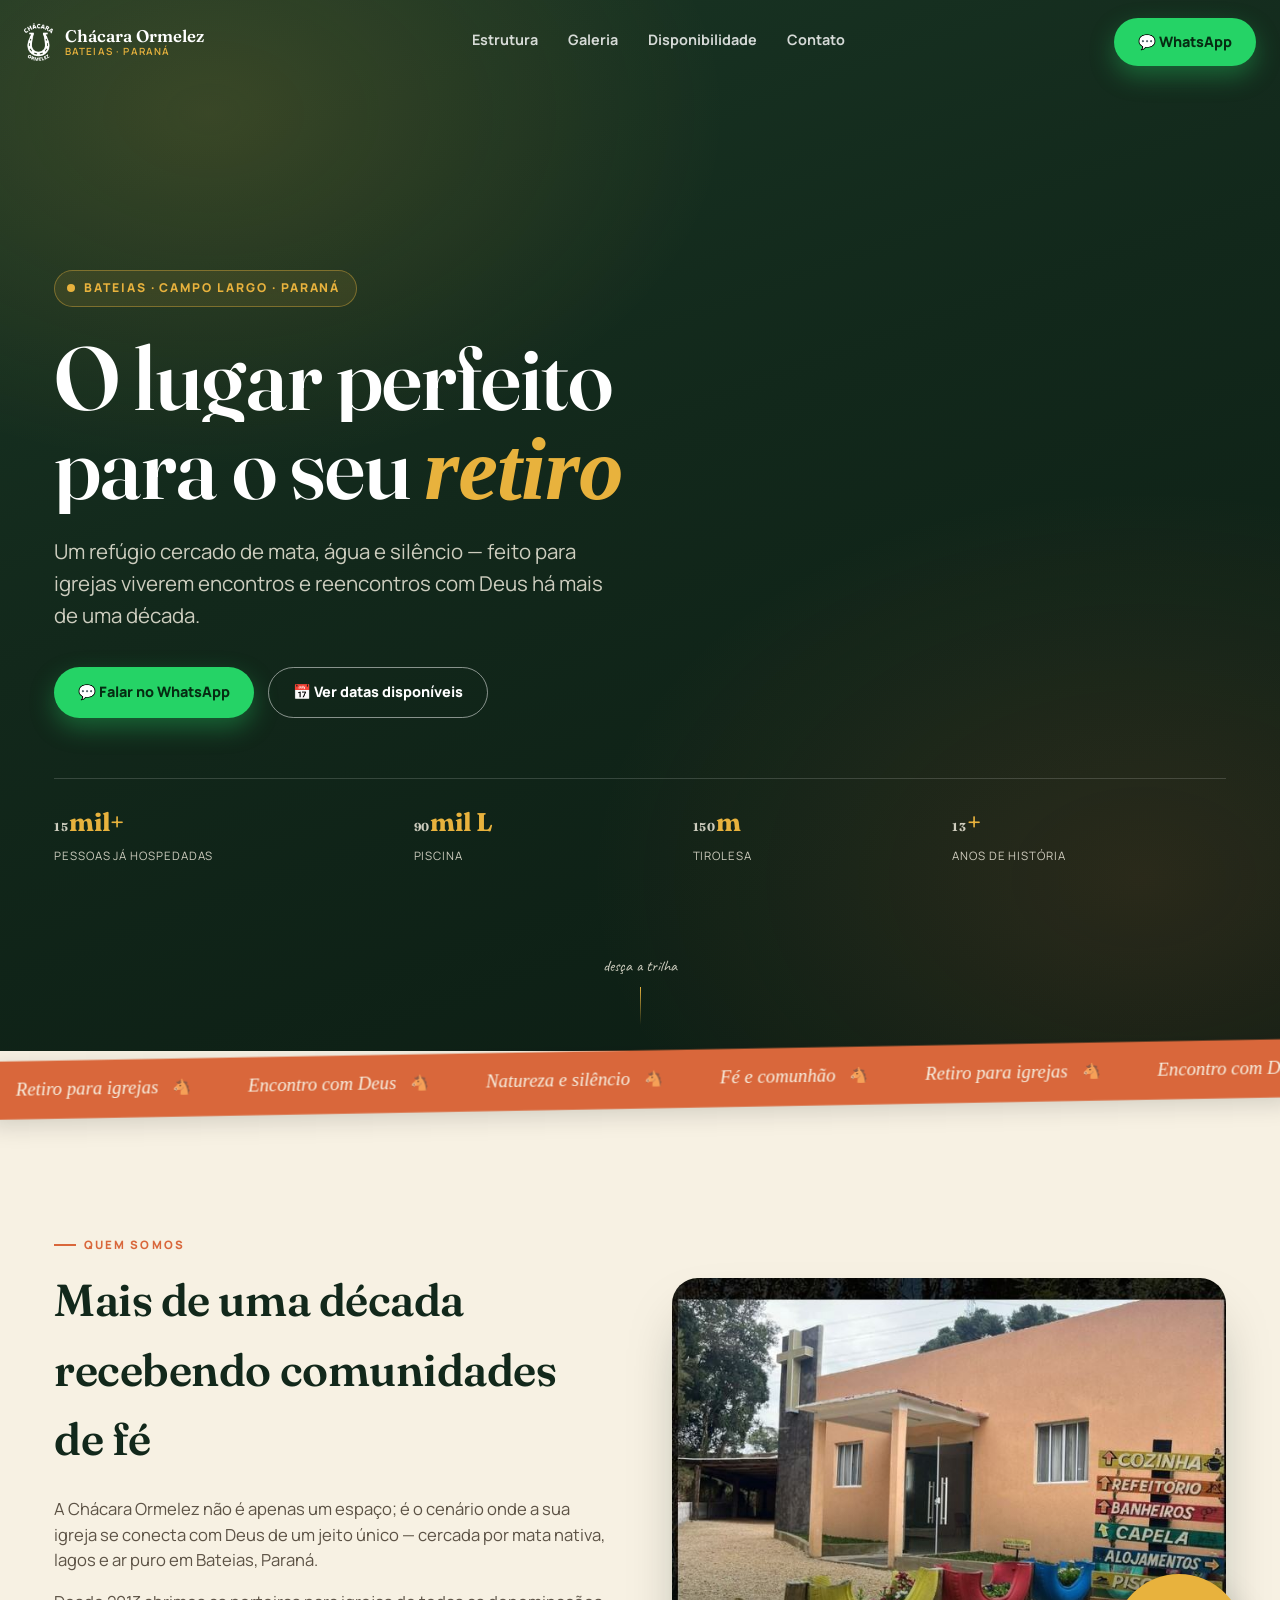
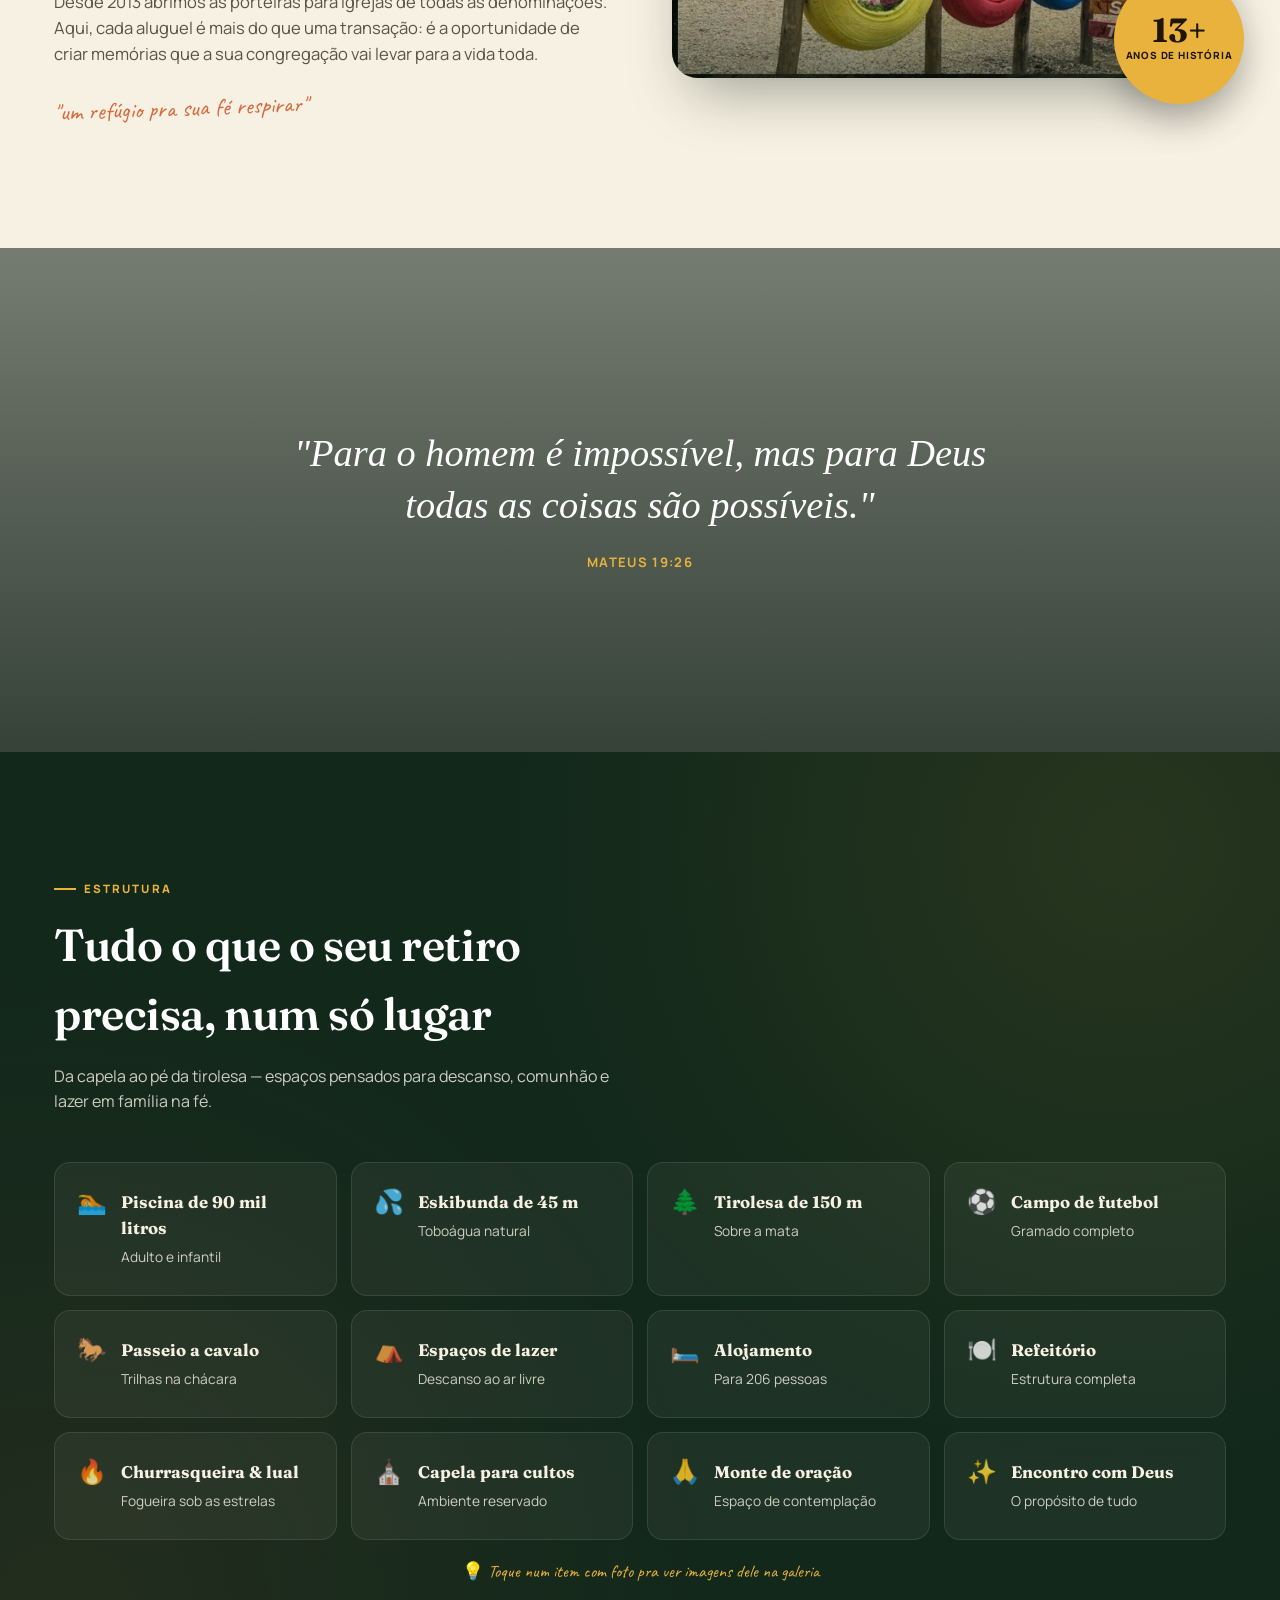
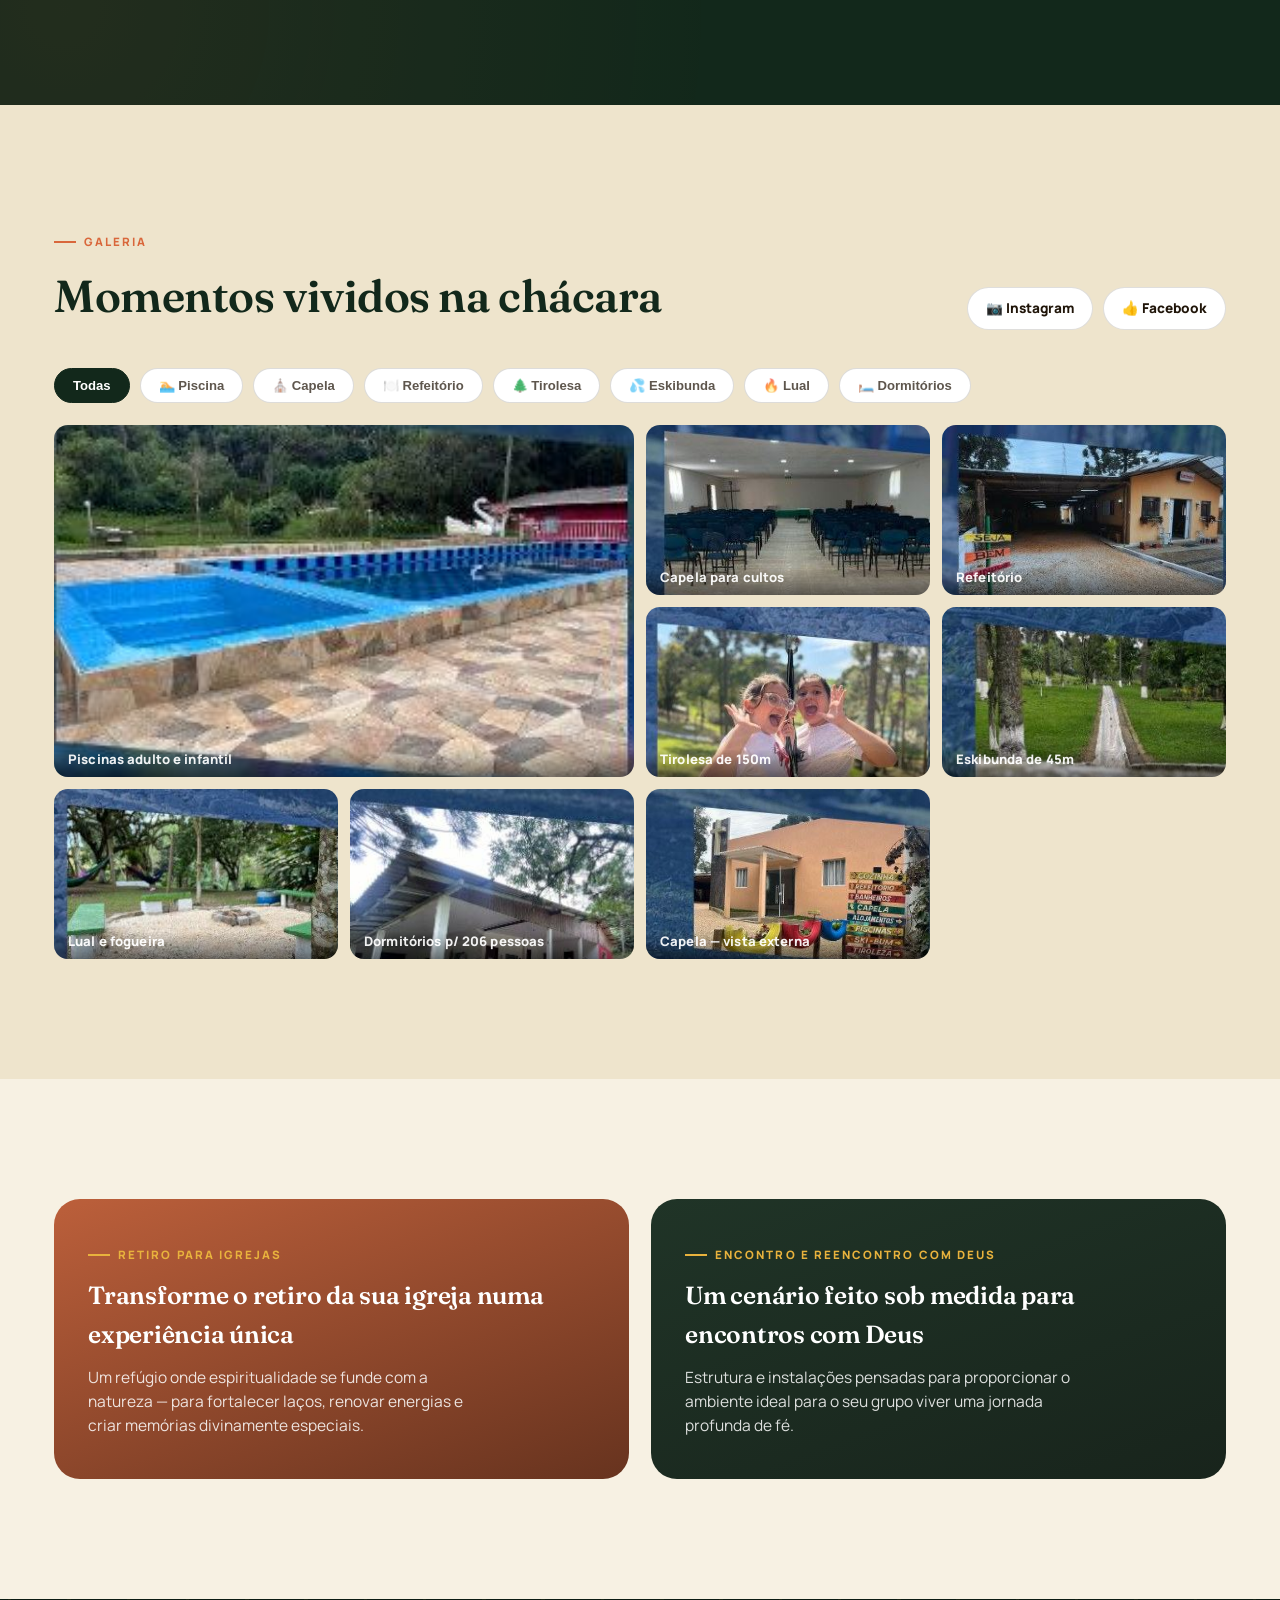
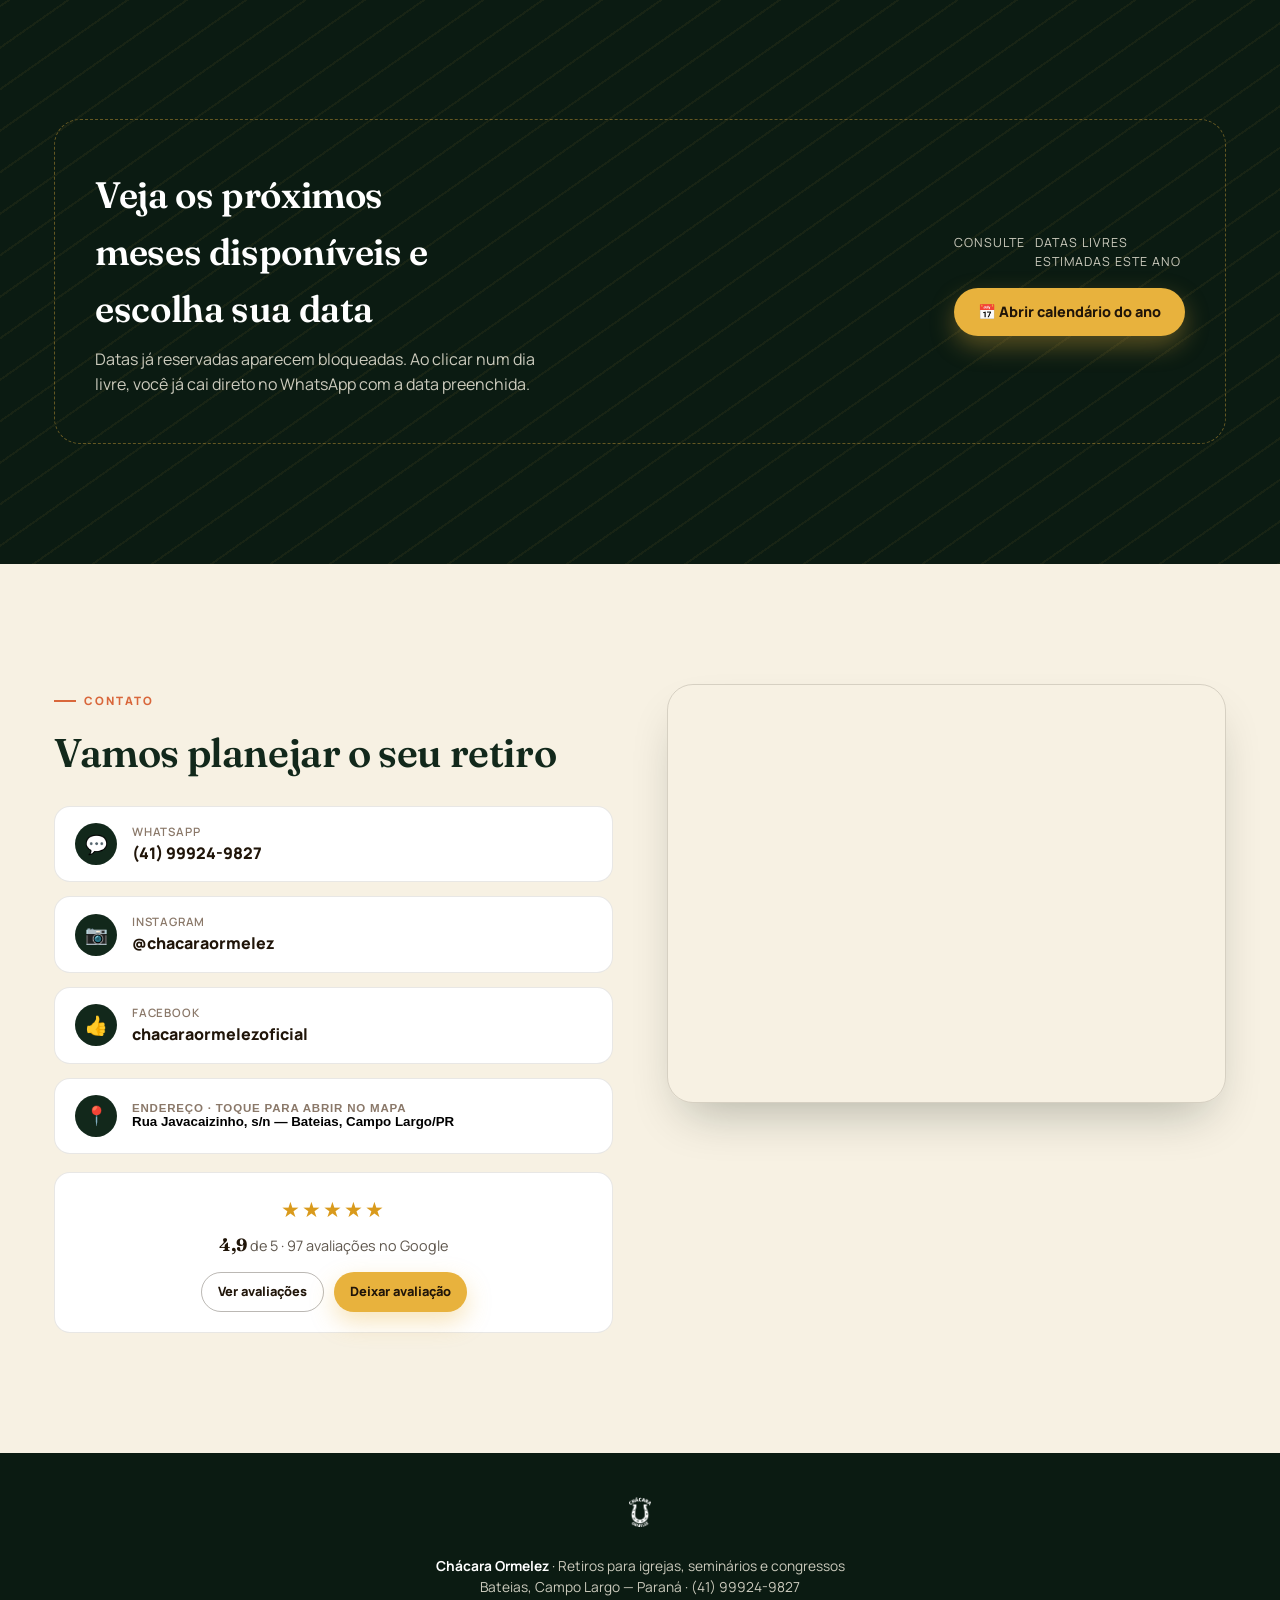
==== commit 133a53e3: "update index.html: janela de 3 meses no calendario" ====
--- a/index.html
+++ b/index.html
@@ -188,7 +188,7 @@
   <div class="wrap">
     <div class="cta-box reveal">
       <div>
-        <h2>Veja o calendário completo do ano e escolha sua data</h2>
+        <h2>Veja os próximos meses disponíveis e escolha sua data</h2>
         <p>Datas já reservadas aparecem bloqueadas. Ao clicar num dia livre, você já cai direto no WhatsApp com a data preenchida.</p>
       </div>
       <div>
--- a/style.css
+++ b/style.css
@@ -468,39 +468,25 @@
 @media (min-width:920px){ footer{ padding-bottom:44px; } }
 
 /* ---------------------------------------------------------------
-   WIDGET FLUTUANTE DE WHATSAPP
---------------------------------------------------------------- */
-.wa-widget{ position:fixed; right:20px; bottom:20px; z-index:200; display:flex; flex-direction:column; align-items:flex-end; gap:12px; }
-.wa-bolha{
-  width:64px; height:64px; border-radius:50%; background:#25D366; border:none; cursor:pointer;
-  display:flex; align-items:center; justify-content:center; position:relative;
-  box-shadow:0 12px 28px rgba(0,0,0,.28);
-}
-.wa-bolha::before{
-  content:""; position:absolute; inset:-8px; border-radius:50%; border:2px solid rgba(37,211,102,.55);
-  animation:onda 2.2s ease-out infinite;
-}
-@keyframes onda{ 0%{ transform:scale(.8); opacity:1; } 100%{ transform:scale(1.5); opacity:0; } }
-.wa-bolha img{ width:34px; height:34px; filter:brightness(0) invert(1); }
-.wa-badge{
-  position:absolute; top:-2px; right:-2px; width:18px; height:18px; background:var(--terracota); color:#fff;
-  border-radius:50%; font-size:.65rem; font-weight:800; display:flex; align-items:center; justify-content:center;
-  border:2px solid var(--pergaminho);
-}
+   WIDGET ÚNICO DE WHATSAPP (mini-chat) — sem bolha flutuante extra;
+   aberto pelo botão do topo (desktop) ou da barra fixa (celular).
+--------------------------------------------------------------- */
+.wa-widget{ position:fixed; right:20px; bottom:20px; z-index:200; }
+@media (max-width:919px){ .wa-widget{ right:12px; bottom:calc(76px + var(--safe-bottom)); left:12px; } }
 
 .wa-card{
-  width:min(320px,86vw); background:#fff; border-radius:18px; overflow:hidden;
-  box-shadow:0 24px 60px rgba(0,0,0,.3);
+  width:min(340px,100%); margin-left:auto; background:#fff; border-radius:18px; overflow:hidden;
+  box-shadow:0 24px 60px rgba(0,0,0,.32);
   transform:translateY(16px) scale(.96); opacity:0; pointer-events:none;
-  transition:all .3s var(--ease);
+  transition:all .3s var(--ease); max-height:min(72vh,560px); display:flex; flex-direction:column;
 }
 .wa-card.open{ transform:translateY(0) scale(1); opacity:1; pointer-events:auto; }
-.wa-card-head{ background:var(--pinheiral); color:#fff; padding:18px 18px 22px; display:flex; gap:12px; align-items:flex-start; position:relative; }
+.wa-card-head{ background:var(--pinheiral); color:#fff; padding:18px 18px 22px; display:flex; gap:12px; align-items:flex-start; position:relative; flex-shrink:0; }
 .wa-card-head img{ width:42px; height:42px; border-radius:50%; background:var(--ambar); padding:8px; flex-shrink:0; }
 .wa-card-head strong{ display:block; font-family:var(--serif); font-size:1rem; }
 .wa-card-head p{ font-size:.82rem; color:var(--luz); margin-top:2px; }
 .wa-card-close{ position:absolute; top:10px; right:10px; background:none; border:none; color:var(--luz); font-size:1.1rem; cursor:pointer; }
-.wa-card-body{ padding:16px; background:#F0F2F0; display:flex; flex-direction:column; gap:8px; }
+.wa-card-body{ padding:16px; background:#F0F2F0; display:flex; flex-direction:column; gap:8px; overflow-y:auto; }
 .wa-msg{
   background:#fff; padding:10px 13px; border-radius:12px 12px 12px 3px; font-size:.85rem; color:var(--tinta);
   box-shadow:0 1px 3px rgba(0,0,0,.06);
@@ -510,6 +496,41 @@
   padding:10px 16px; font-size:.82rem; font-weight:700; cursor:pointer; transition:background .2s;
 }
 .wa-quick:hover{ background:#e9fbf0; border-color:#25D366; }
+.wa-quick-primaria{ background:#25D366; border-color:#25D366; color:#062b12; text-align:center; }
+.wa-quick-primaria:hover{ background:#1fb955; }
+.wa-voltar{
+  align-self:flex-start; background:none; border:none; color:var(--tinta-suave); font-size:.78rem;
+  font-weight:700; cursor:pointer; padding:4px 2px;
+}
+.wa-input{
+  width:100%; border:1px solid rgba(32,21,9,.15); border-radius:10px; padding:10px 12px;
+  font-family:var(--sans); font-size:.85rem; resize:vertical; background:#fff;
+}
+
+/* ---------------------------------------------------------------
+   CHIPS DE FILTRO DA GALERIA
+--------------------------------------------------------------- */
+.filtro-chips{ display:flex; gap:10px; flex-wrap:wrap; margin-bottom:22px; }
+.filtro-chip{
+  background:#fff; border:1px solid rgba(32,21,9,.15); border-radius:100px; padding:9px 18px;
+  font-weight:700; font-size:.82rem; cursor:pointer; transition:all .2s var(--ease); color:var(--tinta-suave);
+}
+.filtro-chip:hover{ border-color:var(--terracota); color:var(--tinta); }
+.filtro-chip.ativo{ background:var(--pinheiral); border-color:var(--pinheiral); color:#fff; }
+
+.amenity-hint{ margin-top:18px; font-family:var(--mao); font-size:1.1rem; color:var(--ambar); text-align:center; }
+
+/* ---------------------------------------------------------------
+   AVALIAÇÕES DO GOOGLE
+--------------------------------------------------------------- */
+.avaliacoes{
+  margin-top:18px; background:#fff; border:1px solid rgba(32,21,9,.1); border-radius:var(--radius);
+  padding:20px; text-align:center;
+}
+.avaliacoes-estrelas{ color:var(--ambar-forte); font-size:1.3rem; letter-spacing:2px; }
+.avaliacoes-texto{ font-size:.9rem; color:var(--tinta-suave); margin:6px 0 14px; }
+.avaliacoes-texto strong{ color:var(--tinta); font-family:var(--serif); font-size:1.1rem; }
+.avaliacoes-ctas{ display:flex; gap:10px; justify-content:center; flex-wrap:wrap; }
 
 /* ---------------------------------------------------------------
    UTILITÁRIOS DE PÁGINA (calendário)
@@ -537,10 +558,13 @@
 .ano-nav{ display:flex; align-items:center; gap:16px; margin:8px 0 4px; }
 .ano-nav button{
   width:40px; height:40px; border-radius:50%; border:1px solid rgba(247,241,227,.3); background:transparent;
-  color:#fff; font-size:1.1rem; cursor:pointer; transition:background .2s;
+  color:#fff; font-size:1.1rem; cursor:pointer; transition:background .2s, opacity .2s; flex-shrink:0;
 }
 .ano-nav button:hover{ background:rgba(247,241,227,.1); }
-.ano-nav strong{ font-family:var(--serif); font-size:1.6rem; color:var(--ambar); min-width:5ch; text-align:center; }
+.ano-nav button:disabled{ opacity:.3; cursor:not-allowed; }
+.ano-nav button:disabled:hover{ background:transparent; }
+.ano-nav strong{ font-family:var(--serif); font-size:1.15rem; font-weight:500; color:var(--ambar); text-align:center; text-transform:capitalize; }
+@media (max-width:640px){ .ano-nav strong{ font-size:.95rem; } }
 
 .meses-grid{ background:var(--pergaminho); padding:56px 0 100px; }
 .meses-container{ display:grid; grid-template-columns:repeat(3,1fr); gap:26px; }
@@ -604,4 +628,4 @@
 }
 .mobile-bar .btn{ flex:1; justify-content:center; }
 @media (min-width:920px){ .mobile-bar{ display:none; } }
-@media (max-width:919px){ .wa-widget{ display:none; } body{ padding-bottom:calc(64px + var(--safe-bottom)); } }
+@media (max-width:919px){ body{ padding-bottom:calc(64px + var(--safe-bottom)); } }
